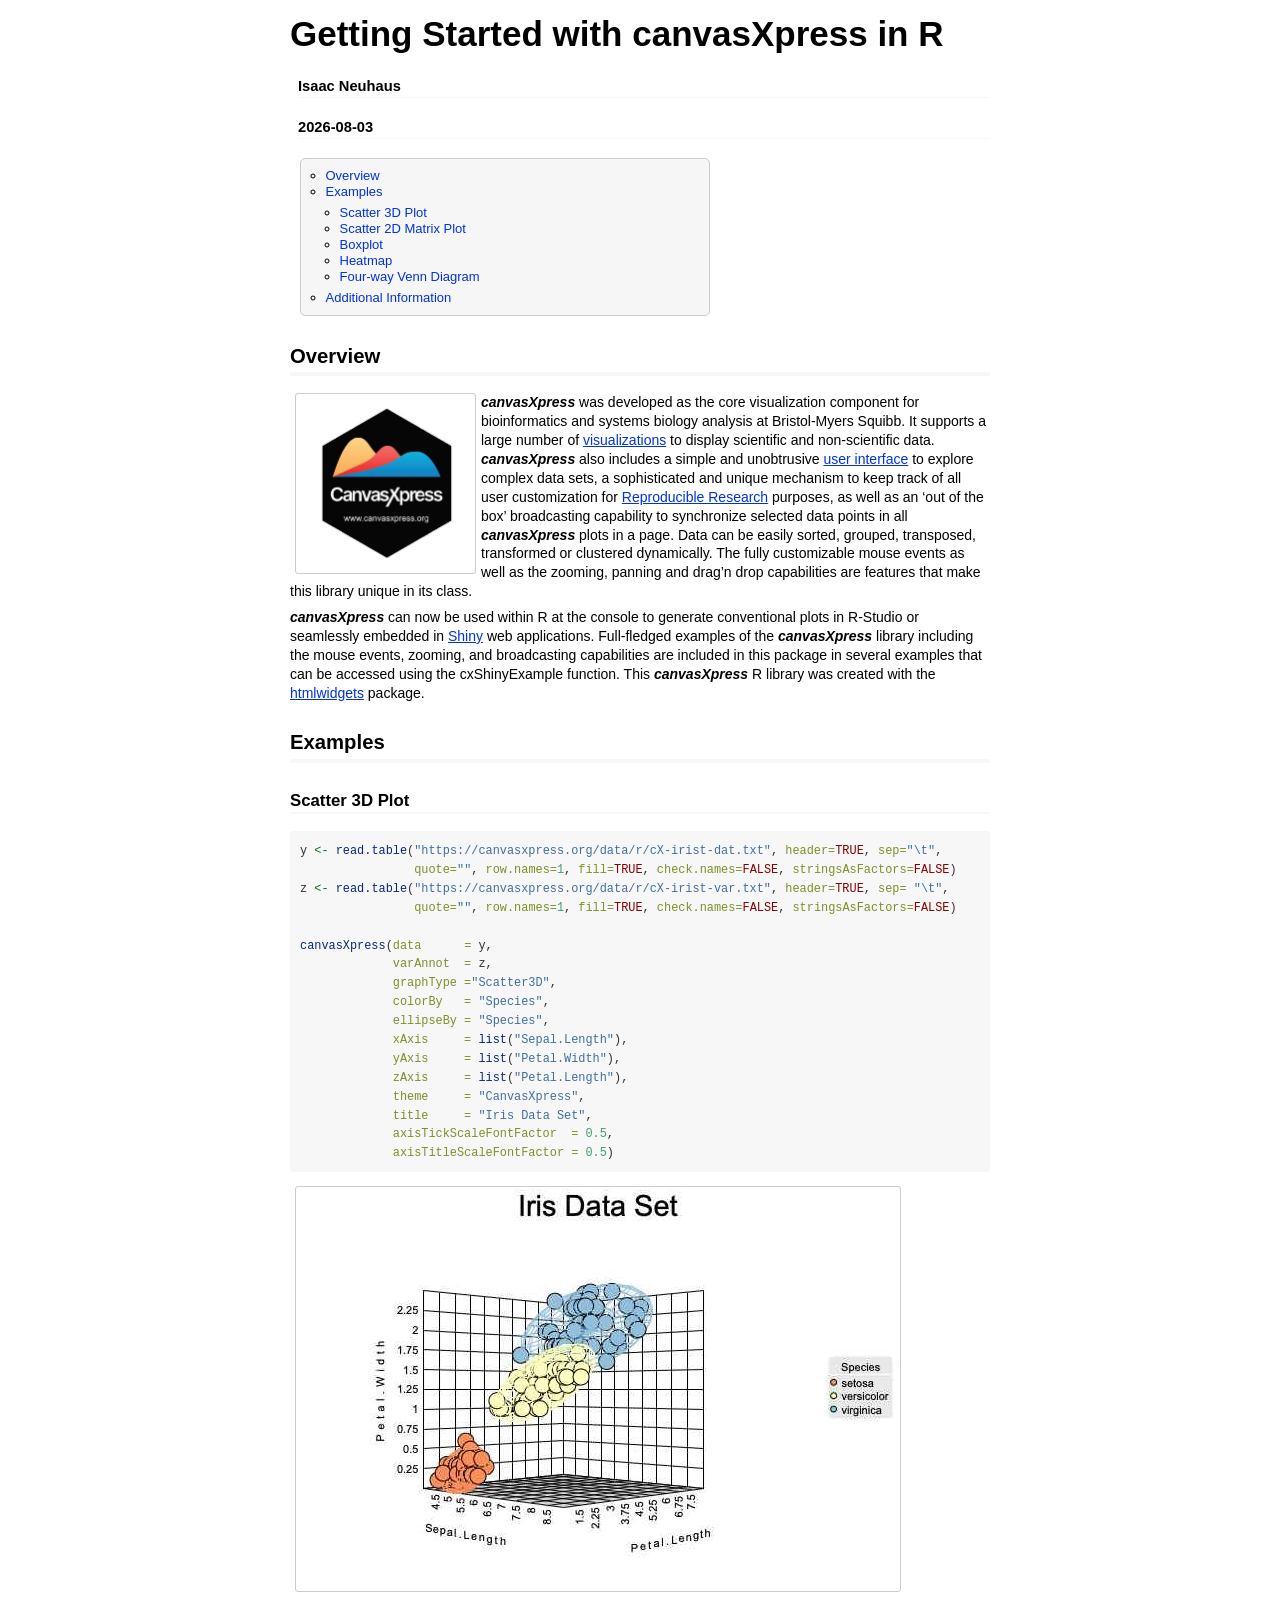
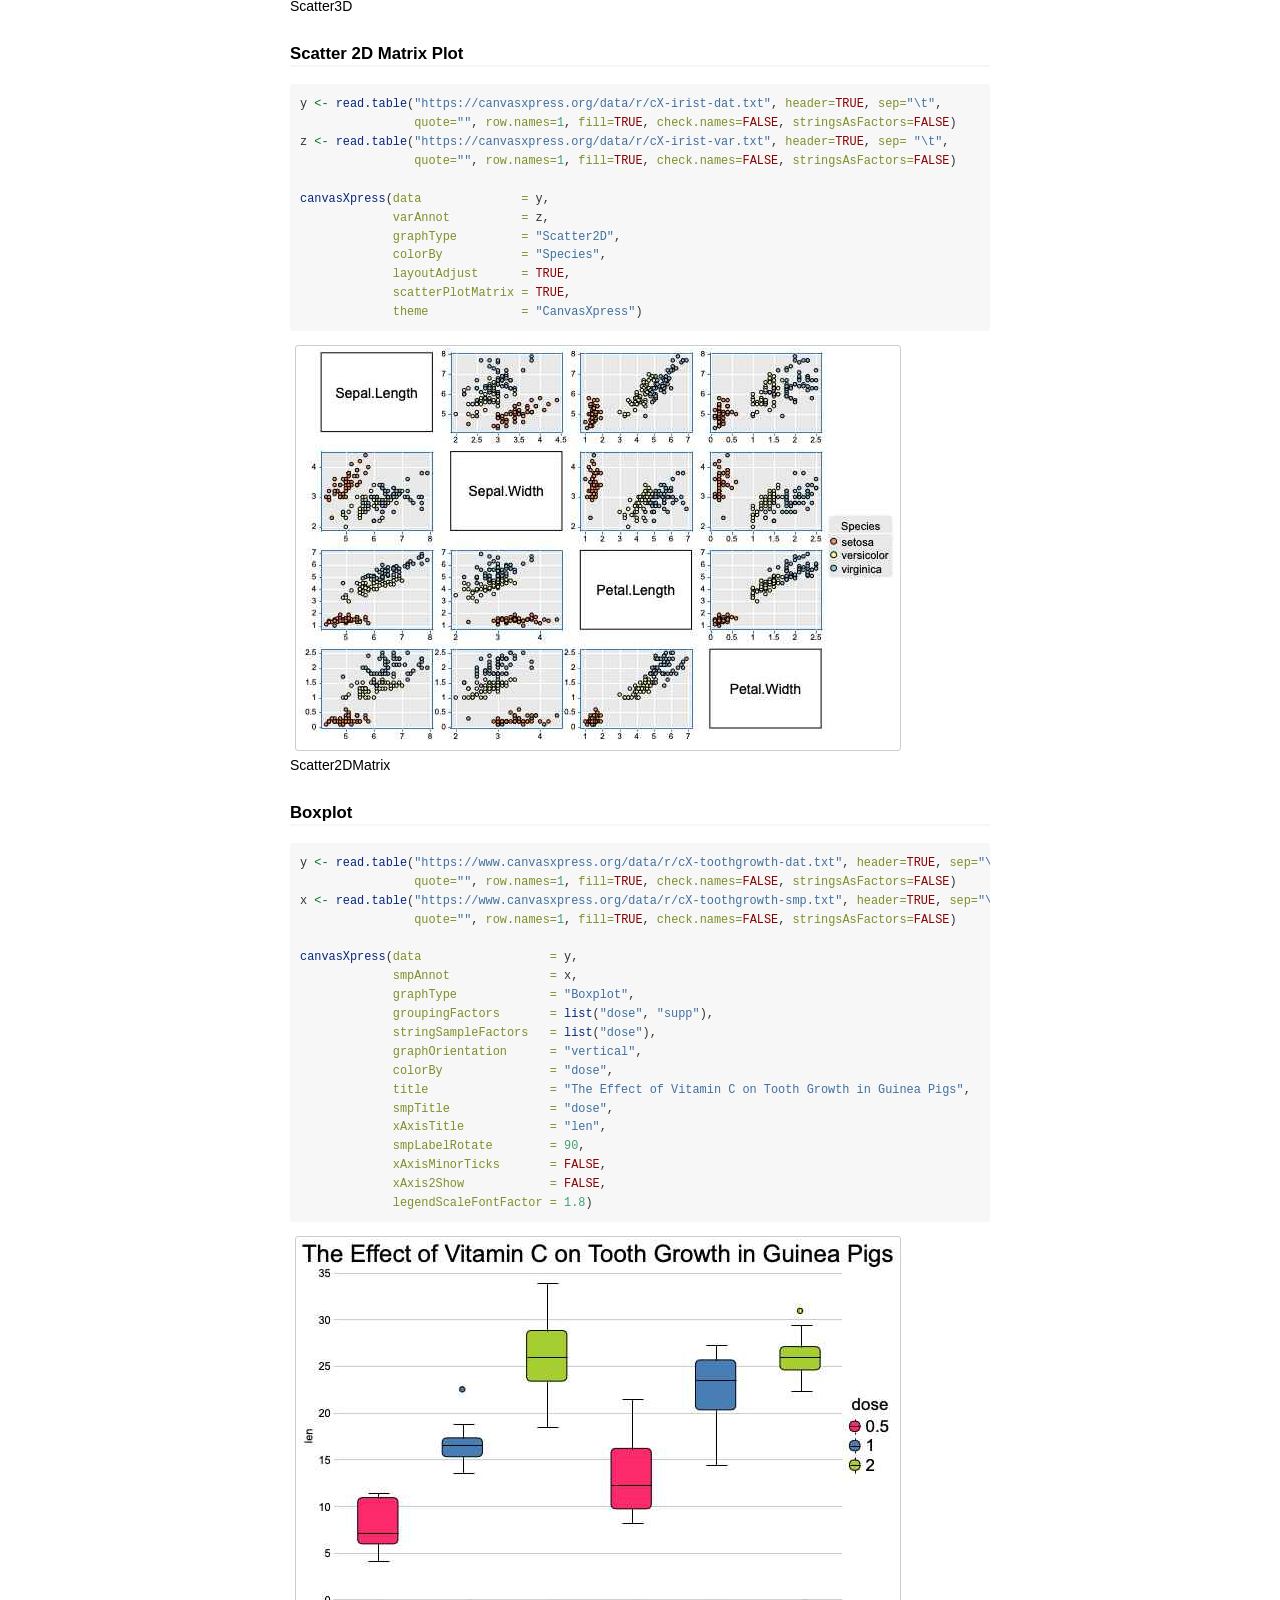
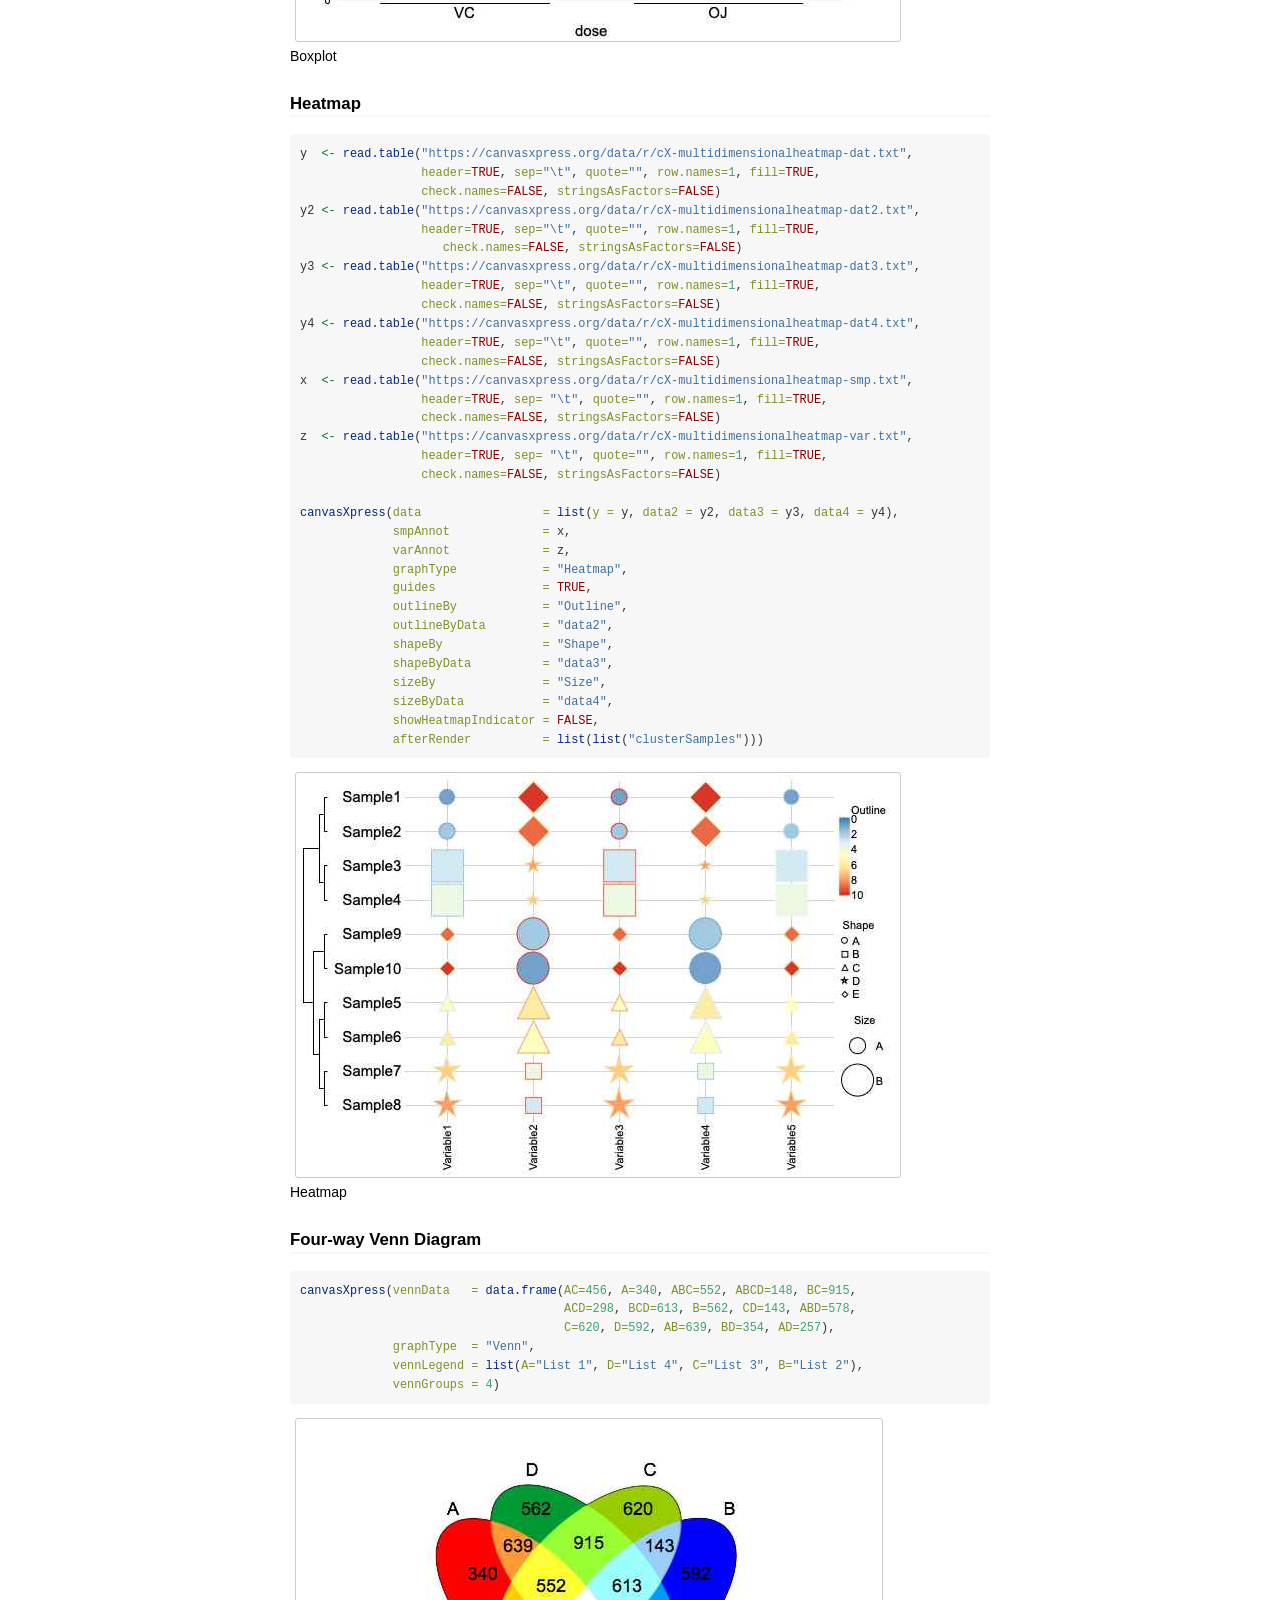
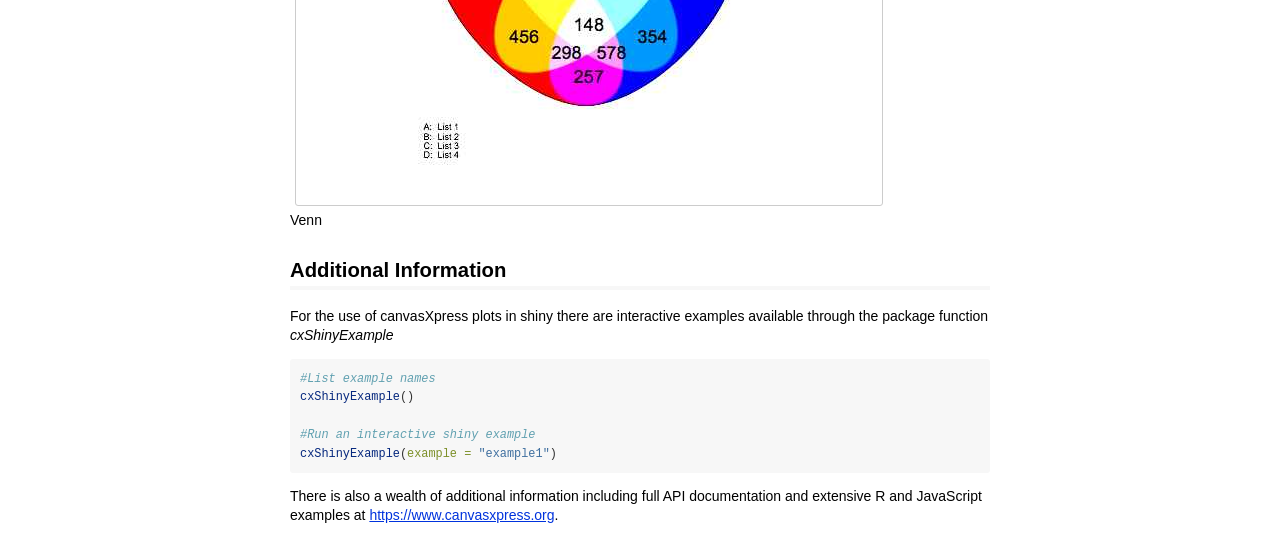
==== inst/doc/getting_started.html @ 5846b154 "Updated by r-hub/update-repo-from-url" ====
<!DOCTYPE html>

<html>

<head>

<meta charset="utf-8" />
<meta name="generator" content="pandoc" />
<meta http-equiv="X-UA-Compatible" content="IE=EDGE" />

<meta name="viewport" content="width=device-width, initial-scale=1" />

<meta name="author" content="Isaac Neuhaus" />

<meta name="date" content="2026-08-03" />

<title>Getting Started with canvasXpress in R</title>

<script>// Pandoc 2.9 adds attributes on both header and div. We remove the former (to
// be compatible with the behavior of Pandoc < 2.8).
document.addEventListener('DOMContentLoaded', function(e) {
  var hs = document.querySelectorAll("div.section[class*='level'] > :first-child");
  var i, h, a;
  for (i = 0; i < hs.length; i++) {
    h = hs[i];
    if (!/^h[1-6]$/i.test(h.tagName)) continue;  // it should be a header h1-h6
    a = h.attributes;
    while (a.length > 0) h.removeAttribute(a[0].name);
  }
});
</script>

<style type="text/css">
code{white-space: pre-wrap;}
span.smallcaps{font-variant: small-caps;}
span.underline{text-decoration: underline;}
div.column{display: inline-block; vertical-align: top; width: 50%;}
div.hanging-indent{margin-left: 1.5em; text-indent: -1.5em;}
ul.task-list{list-style: none;}
</style>



<style type="text/css">
code {
white-space: pre;
}
.sourceCode {
overflow: visible;
}
</style>
<style type="text/css" data-origin="pandoc">
html { -webkit-text-size-adjust: 100%; }
pre > code.sourceCode { white-space: pre; position: relative; }
pre > code.sourceCode > span { display: inline-block; line-height: 1.25; }
pre > code.sourceCode > span:empty { height: 1.2em; }
.sourceCode { overflow: visible; }
code.sourceCode > span { color: inherit; text-decoration: inherit; }
div.sourceCode { margin: 1em 0; }
pre.sourceCode { margin: 0; }
@media screen {
div.sourceCode { overflow: auto; }
}
@media print {
pre > code.sourceCode { white-space: pre-wrap; }
pre > code.sourceCode > span { text-indent: -5em; padding-left: 5em; }
}
pre.numberSource code
{ counter-reset: source-line 0; }
pre.numberSource code > span
{ position: relative; left: -4em; counter-increment: source-line; }
pre.numberSource code > span > a:first-child::before
{ content: counter(source-line);
position: relative; left: -1em; text-align: right; vertical-align: baseline;
border: none; display: inline-block;
-webkit-touch-callout: none; -webkit-user-select: none;
-khtml-user-select: none; -moz-user-select: none;
-ms-user-select: none; user-select: none;
padding: 0 4px; width: 4em;
color: #aaaaaa;
}
pre.numberSource { margin-left: 3em; border-left: 1px solid #aaaaaa; padding-left: 4px; }
div.sourceCode
{ }
@media screen {
pre > code.sourceCode > span > a:first-child::before { text-decoration: underline; }
}
code span.al { color: #ff0000; font-weight: bold; } 
code span.an { color: #60a0b0; font-weight: bold; font-style: italic; } 
code span.at { color: #7d9029; } 
code span.bn { color: #40a070; } 
code span.bu { color: #008000; } 
code span.cf { color: #007020; font-weight: bold; } 
code span.ch { color: #4070a0; } 
code span.cn { color: #880000; } 
code span.co { color: #60a0b0; font-style: italic; } 
code span.cv { color: #60a0b0; font-weight: bold; font-style: italic; } 
code span.do { color: #ba2121; font-style: italic; } 
code span.dt { color: #902000; } 
code span.dv { color: #40a070; } 
code span.er { color: #ff0000; font-weight: bold; } 
code span.ex { } 
code span.fl { color: #40a070; } 
code span.fu { color: #06287e; } 
code span.im { color: #008000; font-weight: bold; } 
code span.in { color: #60a0b0; font-weight: bold; font-style: italic; } 
code span.kw { color: #007020; font-weight: bold; } 
code span.op { color: #666666; } 
code span.ot { color: #007020; } 
code span.pp { color: #bc7a00; } 
code span.sc { color: #4070a0; } 
code span.ss { color: #bb6688; } 
code span.st { color: #4070a0; } 
code span.va { color: #19177c; } 
code span.vs { color: #4070a0; } 
code span.wa { color: #60a0b0; font-weight: bold; font-style: italic; } 
</style>
<script>
// apply pandoc div.sourceCode style to pre.sourceCode instead
(function() {
  var sheets = document.styleSheets;
  for (var i = 0; i < sheets.length; i++) {
    if (sheets[i].ownerNode.dataset["origin"] !== "pandoc") continue;
    try { var rules = sheets[i].cssRules; } catch (e) { continue; }
    var j = 0;
    while (j < rules.length) {
      var rule = rules[j];
      // check if there is a div.sourceCode rule
      if (rule.type !== rule.STYLE_RULE || rule.selectorText !== "div.sourceCode") {
        j++;
        continue;
      }
      var style = rule.style.cssText;
      // check if color or background-color is set
      if (rule.style.color === '' && rule.style.backgroundColor === '') {
        j++;
        continue;
      }
      // replace div.sourceCode by a pre.sourceCode rule
      sheets[i].deleteRule(j);
      sheets[i].insertRule('pre.sourceCode{' + style + '}', j);
    }
  }
})();
</script>




<style type="text/css">body {
background-color: #fff;
margin: 1em auto;
max-width: 700px;
overflow: visible;
padding-left: 2em;
padding-right: 2em;
font-family: "Open Sans", "Helvetica Neue", Helvetica, Arial, sans-serif;
font-size: 14px;
line-height: 1.35;
}
#TOC {
clear: both;
margin: 0 0 10px 10px;
padding: 4px;
width: 400px;
border: 1px solid #CCCCCC;
border-radius: 5px;
background-color: #f6f6f6;
font-size: 13px;
line-height: 1.3;
}
#TOC .toctitle {
font-weight: bold;
font-size: 15px;
margin-left: 5px;
}
#TOC ul {
padding-left: 40px;
margin-left: -1.5em;
margin-top: 5px;
margin-bottom: 5px;
}
#TOC ul ul {
margin-left: -2em;
}
#TOC li {
line-height: 16px;
}
table {
margin: 1em auto;
border-width: 1px;
border-color: #DDDDDD;
border-style: outset;
border-collapse: collapse;
}
table th {
border-width: 2px;
padding: 5px;
border-style: inset;
}
table td {
border-width: 1px;
border-style: inset;
line-height: 18px;
padding: 5px 5px;
}
table, table th, table td {
border-left-style: none;
border-right-style: none;
}
table thead, table tr.even {
background-color: #f7f7f7;
}
p {
margin: 0.5em 0;
}
blockquote {
background-color: #f6f6f6;
padding: 0.25em 0.75em;
}
hr {
border-style: solid;
border: none;
border-top: 1px solid #777;
margin: 28px 0;
}
dl {
margin-left: 0;
}
dl dd {
margin-bottom: 13px;
margin-left: 13px;
}
dl dt {
font-weight: bold;
}
ul {
margin-top: 0;
}
ul li {
list-style: circle outside;
}
ul ul {
margin-bottom: 0;
}
pre, code {
background-color: #f7f7f7;
border-radius: 3px;
color: #333;
white-space: pre-wrap; 
}
pre {
border-radius: 3px;
margin: 5px 0px 10px 0px;
padding: 10px;
}
pre:not([class]) {
background-color: #f7f7f7;
}
code {
font-family: Consolas, Monaco, 'Courier New', monospace;
font-size: 85%;
}
p > code, li > code {
padding: 2px 0px;
}
div.figure {
text-align: center;
}
img {
background-color: #FFFFFF;
padding: 2px;
border: 1px solid #DDDDDD;
border-radius: 3px;
border: 1px solid #CCCCCC;
margin: 0 5px;
}
h1 {
margin-top: 0;
font-size: 35px;
line-height: 40px;
}
h2 {
border-bottom: 4px solid #f7f7f7;
padding-top: 10px;
padding-bottom: 2px;
font-size: 145%;
}
h3 {
border-bottom: 2px solid #f7f7f7;
padding-top: 10px;
font-size: 120%;
}
h4 {
border-bottom: 1px solid #f7f7f7;
margin-left: 8px;
font-size: 105%;
}
h5, h6 {
border-bottom: 1px solid #ccc;
font-size: 105%;
}
a {
color: #0033dd;
text-decoration: none;
}
a:hover {
color: #6666ff; }
a:visited {
color: #800080; }
a:visited:hover {
color: #BB00BB; }
a[href^="http:"] {
text-decoration: underline; }
a[href^="https:"] {
text-decoration: underline; }

code > span.kw { color: #555; font-weight: bold; } 
code > span.dt { color: #902000; } 
code > span.dv { color: #40a070; } 
code > span.bn { color: #d14; } 
code > span.fl { color: #d14; } 
code > span.ch { color: #d14; } 
code > span.st { color: #d14; } 
code > span.co { color: #888888; font-style: italic; } 
code > span.ot { color: #007020; } 
code > span.al { color: #ff0000; font-weight: bold; } 
code > span.fu { color: #900; font-weight: bold; } 
code > span.er { color: #a61717; background-color: #e3d2d2; } 
</style>




</head>

<body>




<h1 class="title toc-ignore">Getting Started with canvasXpress in R</h1>
<h4 class="author">Isaac Neuhaus</h4>
<h4 class="date">2026-08-03</h4>


<div id="TOC">
<ul>
<li><a href="#overview" id="toc-overview">Overview</a></li>
<li><a href="#examples" id="toc-examples">Examples</a>
<ul>
<li><a href="#scatter-3d-plot" id="toc-scatter-3d-plot">Scatter 3D
Plot</a></li>
<li><a href="#scatter-2d-matrix-plot" id="toc-scatter-2d-matrix-plot">Scatter 2D Matrix Plot</a></li>
<li><a href="#boxplot" id="toc-boxplot">Boxplot</a></li>
<li><a href="#heatmap" id="toc-heatmap">Heatmap</a></li>
<li><a href="#four-way-venn-diagram" id="toc-four-way-venn-diagram">Four-way Venn Diagram</a></li>
</ul></li>
<li><a href="#additional-information" id="toc-additional-information">Additional Information</a></li>
</ul>
</div>

<div id="overview" class="section level2">
<h2>Overview</h2>
<p><a href="https://www.canvasxpress.org"><img role="img" src="[data-uri]" align="left" width="175"></a></p>
<p><strong><em>canvasXpress</em></strong> was developed as the core
visualization component for bioinformatics and systems biology analysis
at Bristol-Myers Squibb. It supports a large number of <a href="https://canvasxpress.org/examples.html">visualizations</a> to
display scientific and non-scientific data.
<strong><em>canvasXpress</em></strong> also includes a simple and
unobtrusive <a href="https://canvasxpress.org/docs/interface.html">user
interface</a> to explore complex data sets, a sophisticated and unique
mechanism to keep track of all user customization for <a href="https://canvasxpress.org/audit.html">Reproducible Research</a>
purposes, as well as an ‘out of the box’ broadcasting capability to
synchronize selected data points in all
<strong><em>canvasXpress</em></strong> plots in a page. Data can be
easily sorted, grouped, transposed, transformed or clustered
dynamically. The fully customizable mouse events as well as the zooming,
panning and drag’n drop capabilities are features that make this library
unique in its class.</p>
<p><strong><em>canvasXpress</em></strong> can now be used within R at
the console to generate conventional plots in R-Studio or seamlessly
embedded in <a href="https://shiny.posit.co">Shiny</a> web applications.
Full-fledged examples of the <strong><em>canvasXpress</em></strong>
library including the mouse events, zooming, and broadcasting
capabilities are included in this package in several examples that can
be accessed using the cxShinyExample function. This
<strong><em>canvasXpress</em></strong> R library was created with the <a href="https://github.com/ramnathv/htmlwidgets">htmlwidgets</a>
package.</p>
</div>
<div id="examples" class="section level2">
<h2>Examples</h2>
<div id="scatter-3d-plot" class="section level3">
<h3>Scatter 3D Plot</h3>
<div class="sourceCode" id="cb1"><pre class="sourceCode r"><code class="sourceCode r"><span id="cb1-1"><a href="#cb1-1" tabindex="-1"></a>y <span class="ot">&lt;-</span> <span class="fu">read.table</span>(<span class="st">&quot;https://canvasxpress.org/data/r/cX-irist-dat.txt&quot;</span>, <span class="at">header=</span><span class="cn">TRUE</span>, <span class="at">sep=</span><span class="st">&quot;</span><span class="sc">\t</span><span class="st">&quot;</span>, </span>
<span id="cb1-2"><a href="#cb1-2" tabindex="-1"></a>                <span class="at">quote=</span><span class="st">&quot;&quot;</span>, <span class="at">row.names=</span><span class="dv">1</span>, <span class="at">fill=</span><span class="cn">TRUE</span>, <span class="at">check.names=</span><span class="cn">FALSE</span>, <span class="at">stringsAsFactors=</span><span class="cn">FALSE</span>)</span>
<span id="cb1-3"><a href="#cb1-3" tabindex="-1"></a>z <span class="ot">&lt;-</span> <span class="fu">read.table</span>(<span class="st">&quot;https://canvasxpress.org/data/r/cX-irist-var.txt&quot;</span>, <span class="at">header=</span><span class="cn">TRUE</span>, <span class="at">sep=</span> <span class="st">&quot;</span><span class="sc">\t</span><span class="st">&quot;</span>, </span>
<span id="cb1-4"><a href="#cb1-4" tabindex="-1"></a>                <span class="at">quote=</span><span class="st">&quot;&quot;</span>, <span class="at">row.names=</span><span class="dv">1</span>, <span class="at">fill=</span><span class="cn">TRUE</span>, <span class="at">check.names=</span><span class="cn">FALSE</span>, <span class="at">stringsAsFactors=</span><span class="cn">FALSE</span>)</span>
<span id="cb1-5"><a href="#cb1-5" tabindex="-1"></a>               </span>
<span id="cb1-6"><a href="#cb1-6" tabindex="-1"></a><span class="fu">canvasXpress</span>(<span class="at">data      =</span> y,</span>
<span id="cb1-7"><a href="#cb1-7" tabindex="-1"></a>             <span class="at">varAnnot  =</span> z,</span>
<span id="cb1-8"><a href="#cb1-8" tabindex="-1"></a>             <span class="at">graphType =</span><span class="st">&quot;Scatter3D&quot;</span>,</span>
<span id="cb1-9"><a href="#cb1-9" tabindex="-1"></a>             <span class="at">colorBy   =</span> <span class="st">&quot;Species&quot;</span>,</span>
<span id="cb1-10"><a href="#cb1-10" tabindex="-1"></a>             <span class="at">ellipseBy =</span> <span class="st">&quot;Species&quot;</span>,</span>
<span id="cb1-11"><a href="#cb1-11" tabindex="-1"></a>             <span class="at">xAxis     =</span> <span class="fu">list</span>(<span class="st">&quot;Sepal.Length&quot;</span>),</span>
<span id="cb1-12"><a href="#cb1-12" tabindex="-1"></a>             <span class="at">yAxis     =</span> <span class="fu">list</span>(<span class="st">&quot;Petal.Width&quot;</span>),</span>
<span id="cb1-13"><a href="#cb1-13" tabindex="-1"></a>             <span class="at">zAxis     =</span> <span class="fu">list</span>(<span class="st">&quot;Petal.Length&quot;</span>),</span>
<span id="cb1-14"><a href="#cb1-14" tabindex="-1"></a>             <span class="at">theme     =</span> <span class="st">&quot;CanvasXpress&quot;</span>,</span>
<span id="cb1-15"><a href="#cb1-15" tabindex="-1"></a>             <span class="at">title     =</span> <span class="st">&quot;Iris Data Set&quot;</span>,</span>
<span id="cb1-16"><a href="#cb1-16" tabindex="-1"></a>             <span class="at">axisTickScaleFontFactor  =</span> <span class="fl">0.5</span>,</span>
<span id="cb1-17"><a href="#cb1-17" tabindex="-1"></a>             <span class="at">axisTitleScaleFontFactor =</span> <span class="fl">0.5</span>)</span></code></pre></div>
<div class="float">
<img role="img" aria-label="Scatter3D" src="[data-uri]" alt="Scatter3D" />
<div class="figcaption">Scatter3D</div>
</div>
</div>
<div id="scatter-2d-matrix-plot" class="section level3">
<h3>Scatter 2D Matrix Plot</h3>
<div class="sourceCode" id="cb2"><pre class="sourceCode r"><code class="sourceCode r"><span id="cb2-1"><a href="#cb2-1" tabindex="-1"></a>y <span class="ot">&lt;-</span> <span class="fu">read.table</span>(<span class="st">&quot;https://canvasxpress.org/data/r/cX-irist-dat.txt&quot;</span>, <span class="at">header=</span><span class="cn">TRUE</span>, <span class="at">sep=</span><span class="st">&quot;</span><span class="sc">\t</span><span class="st">&quot;</span>, </span>
<span id="cb2-2"><a href="#cb2-2" tabindex="-1"></a>                <span class="at">quote=</span><span class="st">&quot;&quot;</span>, <span class="at">row.names=</span><span class="dv">1</span>, <span class="at">fill=</span><span class="cn">TRUE</span>, <span class="at">check.names=</span><span class="cn">FALSE</span>, <span class="at">stringsAsFactors=</span><span class="cn">FALSE</span>)</span>
<span id="cb2-3"><a href="#cb2-3" tabindex="-1"></a>z <span class="ot">&lt;-</span> <span class="fu">read.table</span>(<span class="st">&quot;https://canvasxpress.org/data/r/cX-irist-var.txt&quot;</span>, <span class="at">header=</span><span class="cn">TRUE</span>, <span class="at">sep=</span> <span class="st">&quot;</span><span class="sc">\t</span><span class="st">&quot;</span>, </span>
<span id="cb2-4"><a href="#cb2-4" tabindex="-1"></a>                <span class="at">quote=</span><span class="st">&quot;&quot;</span>, <span class="at">row.names=</span><span class="dv">1</span>, <span class="at">fill=</span><span class="cn">TRUE</span>, <span class="at">check.names=</span><span class="cn">FALSE</span>, <span class="at">stringsAsFactors=</span><span class="cn">FALSE</span>)</span>
<span id="cb2-5"><a href="#cb2-5" tabindex="-1"></a>                   </span>
<span id="cb2-6"><a href="#cb2-6" tabindex="-1"></a><span class="fu">canvasXpress</span>(<span class="at">data              =</span> y,</span>
<span id="cb2-7"><a href="#cb2-7" tabindex="-1"></a>             <span class="at">varAnnot          =</span> z,</span>
<span id="cb2-8"><a href="#cb2-8" tabindex="-1"></a>             <span class="at">graphType         =</span> <span class="st">&quot;Scatter2D&quot;</span>,</span>
<span id="cb2-9"><a href="#cb2-9" tabindex="-1"></a>             <span class="at">colorBy           =</span> <span class="st">&quot;Species&quot;</span>,</span>
<span id="cb2-10"><a href="#cb2-10" tabindex="-1"></a>             <span class="at">layoutAdjust      =</span> <span class="cn">TRUE</span>,</span>
<span id="cb2-11"><a href="#cb2-11" tabindex="-1"></a>             <span class="at">scatterPlotMatrix =</span> <span class="cn">TRUE</span>,</span>
<span id="cb2-12"><a href="#cb2-12" tabindex="-1"></a>             <span class="at">theme             =</span> <span class="st">&quot;CanvasXpress&quot;</span>)</span></code></pre></div>
<div class="float">
<img role="img" aria-label="Scatter2DMatrix" src="[data-uri]" alt="Scatter2DMatrix" />
<div class="figcaption">Scatter2DMatrix</div>
</div>
</div>
<div id="boxplot" class="section level3">
<h3>Boxplot</h3>
<div class="sourceCode" id="cb3"><pre class="sourceCode r"><code class="sourceCode r"><span id="cb3-1"><a href="#cb3-1" tabindex="-1"></a>y <span class="ot">&lt;-</span> <span class="fu">read.table</span>(<span class="st">&quot;https://www.canvasxpress.org/data/r/cX-toothgrowth-dat.txt&quot;</span>, <span class="at">header=</span><span class="cn">TRUE</span>, <span class="at">sep=</span><span class="st">&quot;</span><span class="sc">\t</span><span class="st">&quot;</span>, </span>
<span id="cb3-2"><a href="#cb3-2" tabindex="-1"></a>                <span class="at">quote=</span><span class="st">&quot;&quot;</span>, <span class="at">row.names=</span><span class="dv">1</span>, <span class="at">fill=</span><span class="cn">TRUE</span>, <span class="at">check.names=</span><span class="cn">FALSE</span>, <span class="at">stringsAsFactors=</span><span class="cn">FALSE</span>)</span>
<span id="cb3-3"><a href="#cb3-3" tabindex="-1"></a>x <span class="ot">&lt;-</span> <span class="fu">read.table</span>(<span class="st">&quot;https://www.canvasxpress.org/data/r/cX-toothgrowth-smp.txt&quot;</span>, <span class="at">header=</span><span class="cn">TRUE</span>, <span class="at">sep=</span><span class="st">&quot;</span><span class="sc">\t</span><span class="st">&quot;</span>, </span>
<span id="cb3-4"><a href="#cb3-4" tabindex="-1"></a>                <span class="at">quote=</span><span class="st">&quot;&quot;</span>, <span class="at">row.names=</span><span class="dv">1</span>, <span class="at">fill=</span><span class="cn">TRUE</span>, <span class="at">check.names=</span><span class="cn">FALSE</span>, <span class="at">stringsAsFactors=</span><span class="cn">FALSE</span>)</span>
<span id="cb3-5"><a href="#cb3-5" tabindex="-1"></a>                </span>
<span id="cb3-6"><a href="#cb3-6" tabindex="-1"></a><span class="fu">canvasXpress</span>(<span class="at">data                  =</span> y,</span>
<span id="cb3-7"><a href="#cb3-7" tabindex="-1"></a>             <span class="at">smpAnnot              =</span> x,</span>
<span id="cb3-8"><a href="#cb3-8" tabindex="-1"></a>             <span class="at">graphType             =</span> <span class="st">&quot;Boxplot&quot;</span>,</span>
<span id="cb3-9"><a href="#cb3-9" tabindex="-1"></a>             <span class="at">groupingFactors       =</span> <span class="fu">list</span>(<span class="st">&quot;dose&quot;</span>, <span class="st">&quot;supp&quot;</span>),</span>
<span id="cb3-10"><a href="#cb3-10" tabindex="-1"></a>             <span class="at">stringSampleFactors   =</span> <span class="fu">list</span>(<span class="st">&quot;dose&quot;</span>),</span>
<span id="cb3-11"><a href="#cb3-11" tabindex="-1"></a>             <span class="at">graphOrientation      =</span> <span class="st">&quot;vertical&quot;</span>,</span>
<span id="cb3-12"><a href="#cb3-12" tabindex="-1"></a>             <span class="at">colorBy               =</span> <span class="st">&quot;dose&quot;</span>,</span>
<span id="cb3-13"><a href="#cb3-13" tabindex="-1"></a>             <span class="at">title                 =</span> <span class="st">&quot;The Effect of Vitamin C on Tooth Growth in Guinea Pigs&quot;</span>,</span>
<span id="cb3-14"><a href="#cb3-14" tabindex="-1"></a>             <span class="at">smpTitle              =</span> <span class="st">&quot;dose&quot;</span>,</span>
<span id="cb3-15"><a href="#cb3-15" tabindex="-1"></a>             <span class="at">xAxisTitle            =</span> <span class="st">&quot;len&quot;</span>,</span>
<span id="cb3-16"><a href="#cb3-16" tabindex="-1"></a>             <span class="at">smpLabelRotate        =</span> <span class="dv">90</span>,</span>
<span id="cb3-17"><a href="#cb3-17" tabindex="-1"></a>             <span class="at">xAxisMinorTicks       =</span> <span class="cn">FALSE</span>,</span>
<span id="cb3-18"><a href="#cb3-18" tabindex="-1"></a>             <span class="at">xAxis2Show            =</span> <span class="cn">FALSE</span>,</span>
<span id="cb3-19"><a href="#cb3-19" tabindex="-1"></a>             <span class="at">legendScaleFontFactor =</span> <span class="fl">1.8</span>)</span></code></pre></div>
<div class="float">
<img role="img" aria-label="Boxplot" src="[data-uri]" alt="Boxplot" />
<div class="figcaption">Boxplot</div>
</div>
</div>
<div id="heatmap" class="section level3">
<h3>Heatmap</h3>
<div class="sourceCode" id="cb4"><pre class="sourceCode r"><code class="sourceCode r"><span id="cb4-1"><a href="#cb4-1" tabindex="-1"></a>y  <span class="ot">&lt;-</span> <span class="fu">read.table</span>(<span class="st">&quot;https://canvasxpress.org/data/r/cX-multidimensionalheatmap-dat.txt&quot;</span>,</span>
<span id="cb4-2"><a href="#cb4-2" tabindex="-1"></a>                 <span class="at">header=</span><span class="cn">TRUE</span>, <span class="at">sep=</span><span class="st">&quot;</span><span class="sc">\t</span><span class="st">&quot;</span>, <span class="at">quote=</span><span class="st">&quot;&quot;</span>, <span class="at">row.names=</span><span class="dv">1</span>, <span class="at">fill=</span><span class="cn">TRUE</span>, </span>
<span id="cb4-3"><a href="#cb4-3" tabindex="-1"></a>                 <span class="at">check.names=</span><span class="cn">FALSE</span>, <span class="at">stringsAsFactors=</span><span class="cn">FALSE</span>)</span>
<span id="cb4-4"><a href="#cb4-4" tabindex="-1"></a>y2 <span class="ot">&lt;-</span> <span class="fu">read.table</span>(<span class="st">&quot;https://canvasxpress.org/data/r/cX-multidimensionalheatmap-dat2.txt&quot;</span>,</span>
<span id="cb4-5"><a href="#cb4-5" tabindex="-1"></a>                 <span class="at">header=</span><span class="cn">TRUE</span>, <span class="at">sep=</span><span class="st">&quot;</span><span class="sc">\t</span><span class="st">&quot;</span>, <span class="at">quote=</span><span class="st">&quot;&quot;</span>, <span class="at">row.names=</span><span class="dv">1</span>, <span class="at">fill=</span><span class="cn">TRUE</span>, </span>
<span id="cb4-6"><a href="#cb4-6" tabindex="-1"></a>                    <span class="at">check.names=</span><span class="cn">FALSE</span>, <span class="at">stringsAsFactors=</span><span class="cn">FALSE</span>)</span>
<span id="cb4-7"><a href="#cb4-7" tabindex="-1"></a>y3 <span class="ot">&lt;-</span> <span class="fu">read.table</span>(<span class="st">&quot;https://canvasxpress.org/data/r/cX-multidimensionalheatmap-dat3.txt&quot;</span>,</span>
<span id="cb4-8"><a href="#cb4-8" tabindex="-1"></a>                 <span class="at">header=</span><span class="cn">TRUE</span>, <span class="at">sep=</span><span class="st">&quot;</span><span class="sc">\t</span><span class="st">&quot;</span>, <span class="at">quote=</span><span class="st">&quot;&quot;</span>, <span class="at">row.names=</span><span class="dv">1</span>, <span class="at">fill=</span><span class="cn">TRUE</span>, </span>
<span id="cb4-9"><a href="#cb4-9" tabindex="-1"></a>                 <span class="at">check.names=</span><span class="cn">FALSE</span>, <span class="at">stringsAsFactors=</span><span class="cn">FALSE</span>)</span>
<span id="cb4-10"><a href="#cb4-10" tabindex="-1"></a>y4 <span class="ot">&lt;-</span> <span class="fu">read.table</span>(<span class="st">&quot;https://canvasxpress.org/data/r/cX-multidimensionalheatmap-dat4.txt&quot;</span>,</span>
<span id="cb4-11"><a href="#cb4-11" tabindex="-1"></a>                 <span class="at">header=</span><span class="cn">TRUE</span>, <span class="at">sep=</span><span class="st">&quot;</span><span class="sc">\t</span><span class="st">&quot;</span>, <span class="at">quote=</span><span class="st">&quot;&quot;</span>, <span class="at">row.names=</span><span class="dv">1</span>, <span class="at">fill=</span><span class="cn">TRUE</span>, </span>
<span id="cb4-12"><a href="#cb4-12" tabindex="-1"></a>                 <span class="at">check.names=</span><span class="cn">FALSE</span>, <span class="at">stringsAsFactors=</span><span class="cn">FALSE</span>)</span>
<span id="cb4-13"><a href="#cb4-13" tabindex="-1"></a>x  <span class="ot">&lt;-</span> <span class="fu">read.table</span>(<span class="st">&quot;https://canvasxpress.org/data/r/cX-multidimensionalheatmap-smp.txt&quot;</span>,</span>
<span id="cb4-14"><a href="#cb4-14" tabindex="-1"></a>                 <span class="at">header=</span><span class="cn">TRUE</span>, <span class="at">sep=</span> <span class="st">&quot;</span><span class="sc">\t</span><span class="st">&quot;</span>, <span class="at">quote=</span><span class="st">&quot;&quot;</span>, <span class="at">row.names=</span><span class="dv">1</span>, <span class="at">fill=</span><span class="cn">TRUE</span>, </span>
<span id="cb4-15"><a href="#cb4-15" tabindex="-1"></a>                 <span class="at">check.names=</span><span class="cn">FALSE</span>, <span class="at">stringsAsFactors=</span><span class="cn">FALSE</span>)</span>
<span id="cb4-16"><a href="#cb4-16" tabindex="-1"></a>z  <span class="ot">&lt;-</span> <span class="fu">read.table</span>(<span class="st">&quot;https://canvasxpress.org/data/r/cX-multidimensionalheatmap-var.txt&quot;</span>,</span>
<span id="cb4-17"><a href="#cb4-17" tabindex="-1"></a>                 <span class="at">header=</span><span class="cn">TRUE</span>, <span class="at">sep=</span> <span class="st">&quot;</span><span class="sc">\t</span><span class="st">&quot;</span>, <span class="at">quote=</span><span class="st">&quot;&quot;</span>, <span class="at">row.names=</span><span class="dv">1</span>, <span class="at">fill=</span><span class="cn">TRUE</span>, </span>
<span id="cb4-18"><a href="#cb4-18" tabindex="-1"></a>                 <span class="at">check.names=</span><span class="cn">FALSE</span>, <span class="at">stringsAsFactors=</span><span class="cn">FALSE</span>)</span>
<span id="cb4-19"><a href="#cb4-19" tabindex="-1"></a></span>
<span id="cb4-20"><a href="#cb4-20" tabindex="-1"></a><span class="fu">canvasXpress</span>(<span class="at">data                 =</span> <span class="fu">list</span>(<span class="at">y =</span> y, <span class="at">data2 =</span> y2, <span class="at">data3 =</span> y3, <span class="at">data4 =</span> y4),</span>
<span id="cb4-21"><a href="#cb4-21" tabindex="-1"></a>             <span class="at">smpAnnot             =</span> x,</span>
<span id="cb4-22"><a href="#cb4-22" tabindex="-1"></a>             <span class="at">varAnnot             =</span> z,</span>
<span id="cb4-23"><a href="#cb4-23" tabindex="-1"></a>             <span class="at">graphType            =</span> <span class="st">&quot;Heatmap&quot;</span>,</span>
<span id="cb4-24"><a href="#cb4-24" tabindex="-1"></a>             <span class="at">guides               =</span> <span class="cn">TRUE</span>,</span>
<span id="cb4-25"><a href="#cb4-25" tabindex="-1"></a>             <span class="at">outlineBy            =</span> <span class="st">&quot;Outline&quot;</span>,</span>
<span id="cb4-26"><a href="#cb4-26" tabindex="-1"></a>             <span class="at">outlineByData        =</span> <span class="st">&quot;data2&quot;</span>,</span>
<span id="cb4-27"><a href="#cb4-27" tabindex="-1"></a>             <span class="at">shapeBy              =</span> <span class="st">&quot;Shape&quot;</span>,</span>
<span id="cb4-28"><a href="#cb4-28" tabindex="-1"></a>             <span class="at">shapeByData          =</span> <span class="st">&quot;data3&quot;</span>,</span>
<span id="cb4-29"><a href="#cb4-29" tabindex="-1"></a>             <span class="at">sizeBy               =</span> <span class="st">&quot;Size&quot;</span>,</span>
<span id="cb4-30"><a href="#cb4-30" tabindex="-1"></a>             <span class="at">sizeByData           =</span> <span class="st">&quot;data4&quot;</span>,</span>
<span id="cb4-31"><a href="#cb4-31" tabindex="-1"></a>             <span class="at">showHeatmapIndicator =</span> <span class="cn">FALSE</span>,</span>
<span id="cb4-32"><a href="#cb4-32" tabindex="-1"></a>             <span class="at">afterRender          =</span> <span class="fu">list</span>(<span class="fu">list</span>(<span class="st">&quot;clusterSamples&quot;</span>)))</span></code></pre></div>
<div class="float">
<img role="img" aria-label="Heatmap" src="[data-uri]" alt="Heatmap" />
<div class="figcaption">Heatmap</div>
</div>
</div>
<div id="four-way-venn-diagram" class="section level3">
<h3>Four-way Venn Diagram</h3>
<div class="sourceCode" id="cb5"><pre class="sourceCode r"><code class="sourceCode r"><span id="cb5-1"><a href="#cb5-1" tabindex="-1"></a><span class="fu">canvasXpress</span>(<span class="at">vennData   =</span> <span class="fu">data.frame</span>(<span class="at">AC=</span><span class="dv">456</span>, <span class="at">A=</span><span class="dv">340</span>, <span class="at">ABC=</span><span class="dv">552</span>, <span class="at">ABCD=</span><span class="dv">148</span>, <span class="at">BC=</span><span class="dv">915</span>,</span>
<span id="cb5-2"><a href="#cb5-2" tabindex="-1"></a>                                     <span class="at">ACD=</span><span class="dv">298</span>, <span class="at">BCD=</span><span class="dv">613</span>, <span class="at">B=</span><span class="dv">562</span>, <span class="at">CD=</span><span class="dv">143</span>, <span class="at">ABD=</span><span class="dv">578</span>, </span>
<span id="cb5-3"><a href="#cb5-3" tabindex="-1"></a>                                     <span class="at">C=</span><span class="dv">620</span>, <span class="at">D=</span><span class="dv">592</span>, <span class="at">AB=</span><span class="dv">639</span>, <span class="at">BD=</span><span class="dv">354</span>, <span class="at">AD=</span><span class="dv">257</span>),</span>
<span id="cb5-4"><a href="#cb5-4" tabindex="-1"></a>             <span class="at">graphType  =</span> <span class="st">&quot;Venn&quot;</span>,</span>
<span id="cb5-5"><a href="#cb5-5" tabindex="-1"></a>             <span class="at">vennLegend =</span> <span class="fu">list</span>(<span class="at">A=</span><span class="st">&quot;List 1&quot;</span>, <span class="at">D=</span><span class="st">&quot;List 4&quot;</span>, <span class="at">C=</span><span class="st">&quot;List 3&quot;</span>, <span class="at">B=</span><span class="st">&quot;List 2&quot;</span>),</span>
<span id="cb5-6"><a href="#cb5-6" tabindex="-1"></a>             <span class="at">vennGroups =</span> <span class="dv">4</span>)</span></code></pre></div>
<div class="float">
<img role="img" aria-label="Venn" src="[data-uri]" alt="Venn" />
<div class="figcaption">Venn</div>
</div>
</div>
</div>
<div id="additional-information" class="section level2">
<h2>Additional Information</h2>
<p>For the use of canvasXpress plots in shiny there are interactive
examples available through the package function
<em>cxShinyExample</em></p>
<div class="sourceCode" id="cb6"><pre class="sourceCode r"><code class="sourceCode r"><span id="cb6-1"><a href="#cb6-1" tabindex="-1"></a><span class="co">#List example names</span></span>
<span id="cb6-2"><a href="#cb6-2" tabindex="-1"></a><span class="fu">cxShinyExample</span>()</span>
<span id="cb6-3"><a href="#cb6-3" tabindex="-1"></a></span>
<span id="cb6-4"><a href="#cb6-4" tabindex="-1"></a><span class="co">#Run an interactive shiny example</span></span>
<span id="cb6-5"><a href="#cb6-5" tabindex="-1"></a><span class="fu">cxShinyExample</span>(<span class="at">example =</span> <span class="st">&quot;example1&quot;</span>)</span></code></pre></div>
<p>There is also a wealth of additional information including full API
documentation and extensive R and JavaScript examples at <a href="https://www.canvasxpress.org">https://www.canvasxpress.org</a>.</p>
</div>



<!-- code folding -->


<!-- dynamically load mathjax for compatibility with self-contained -->
<script>
  (function () {
    var script = document.createElement("script");
    script.type = "text/javascript";
    script.src  = "https://mathjax.rstudio.com/latest/MathJax.js?config=TeX-AMS-MML_HTMLorMML";
    document.getElementsByTagName("head")[0].appendChild(script);
  })();
</script>

</body>
</html>
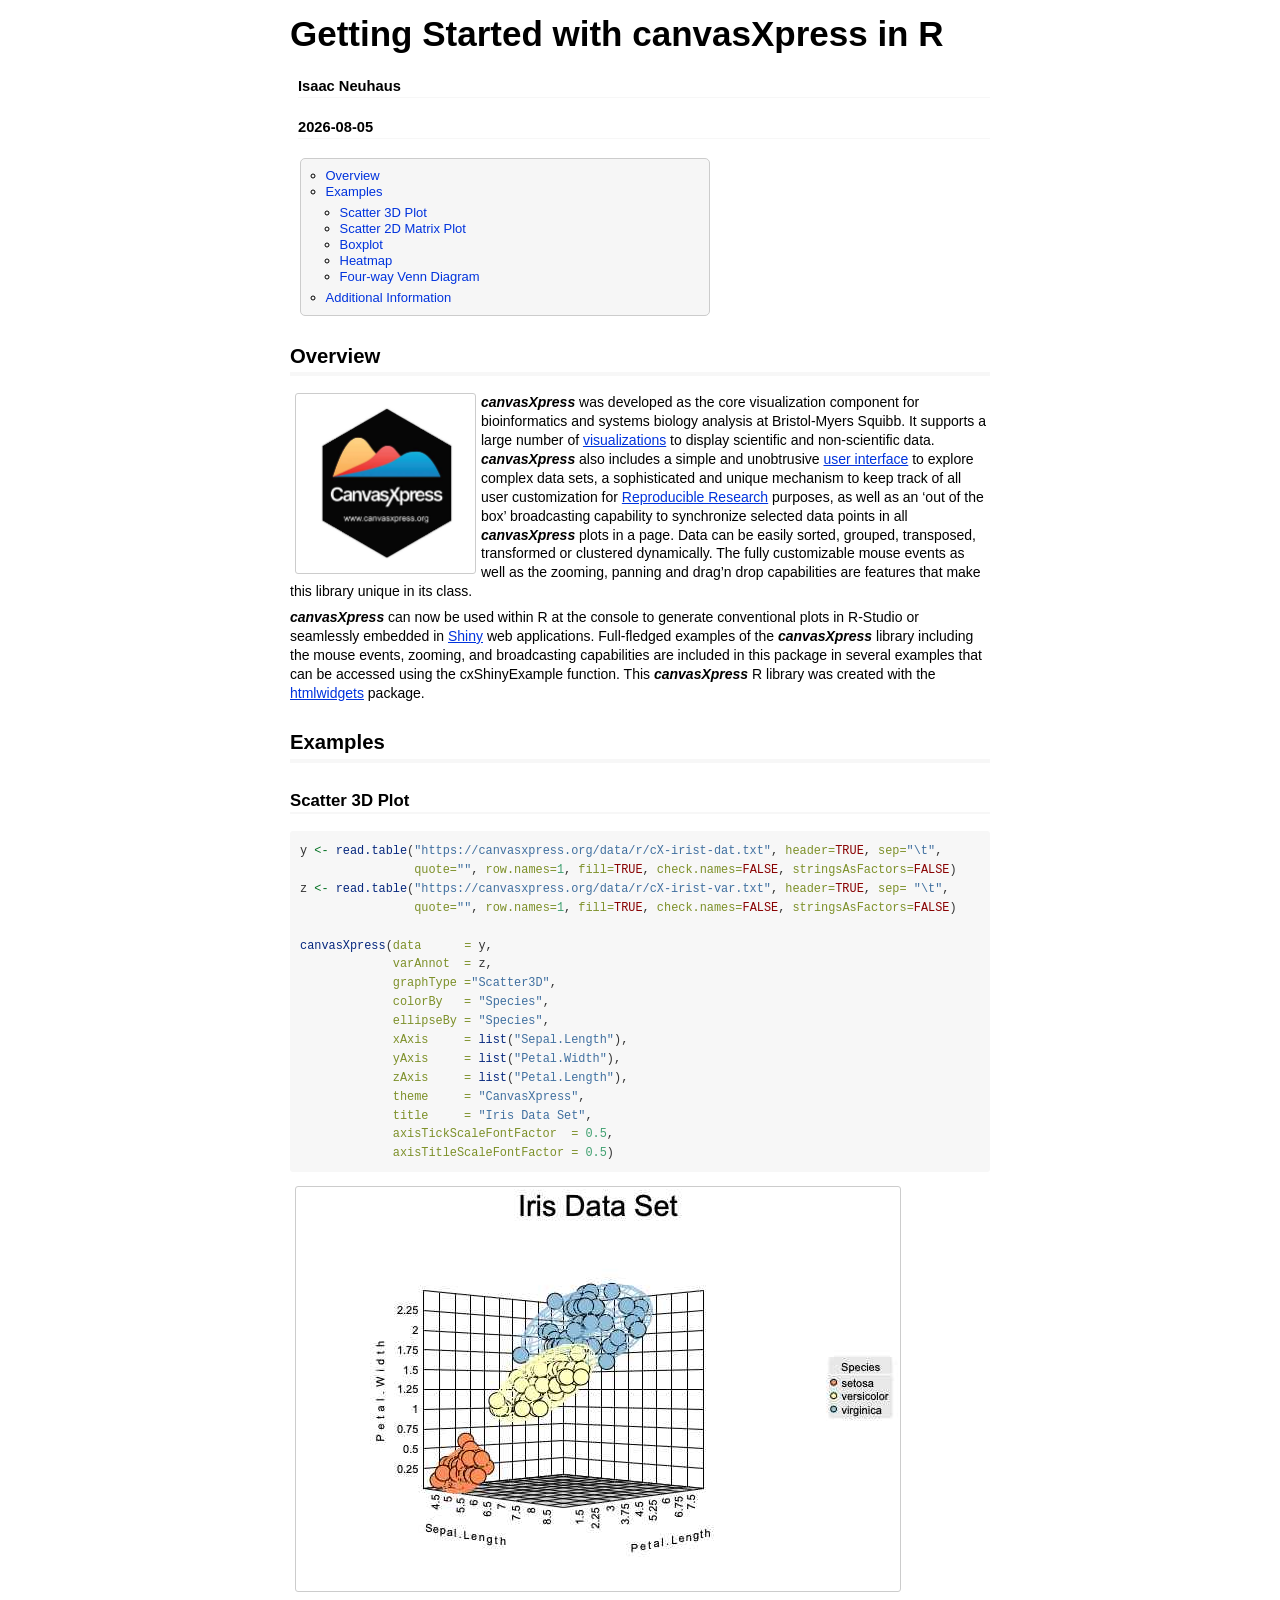
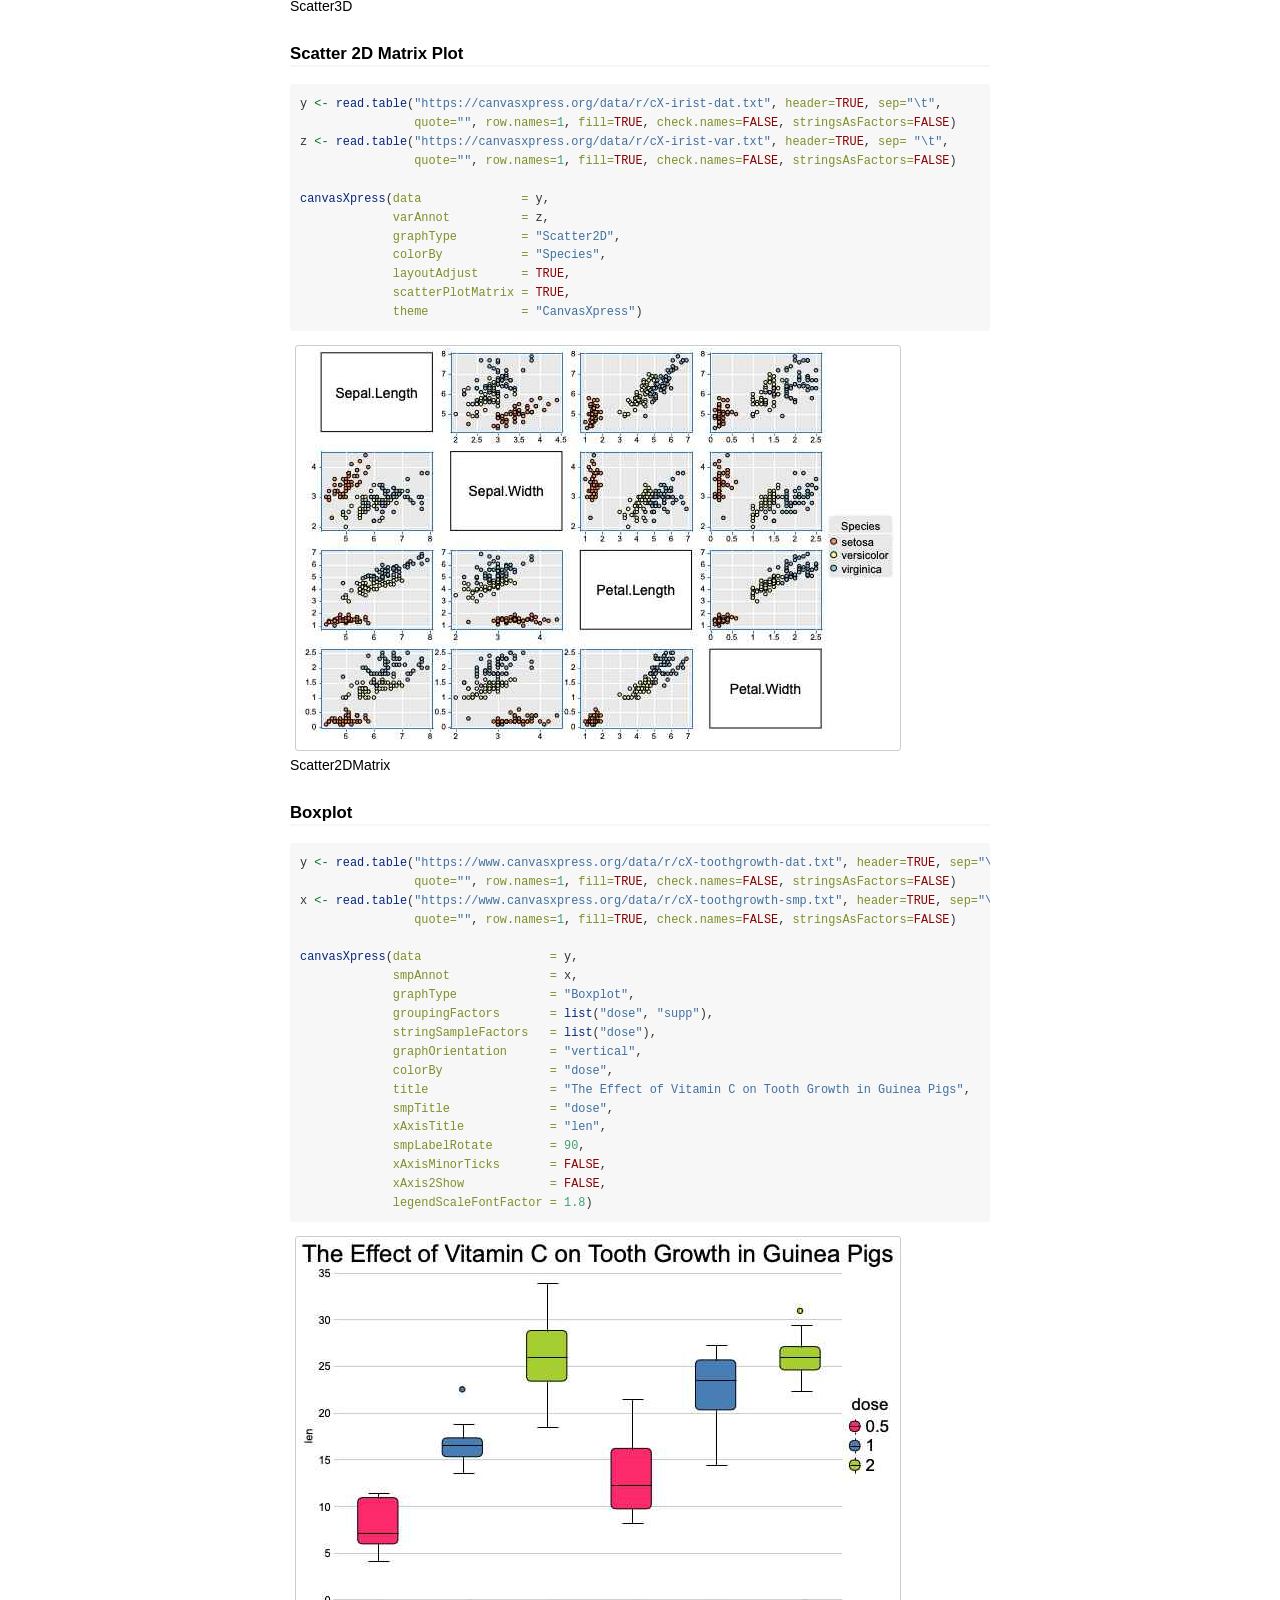
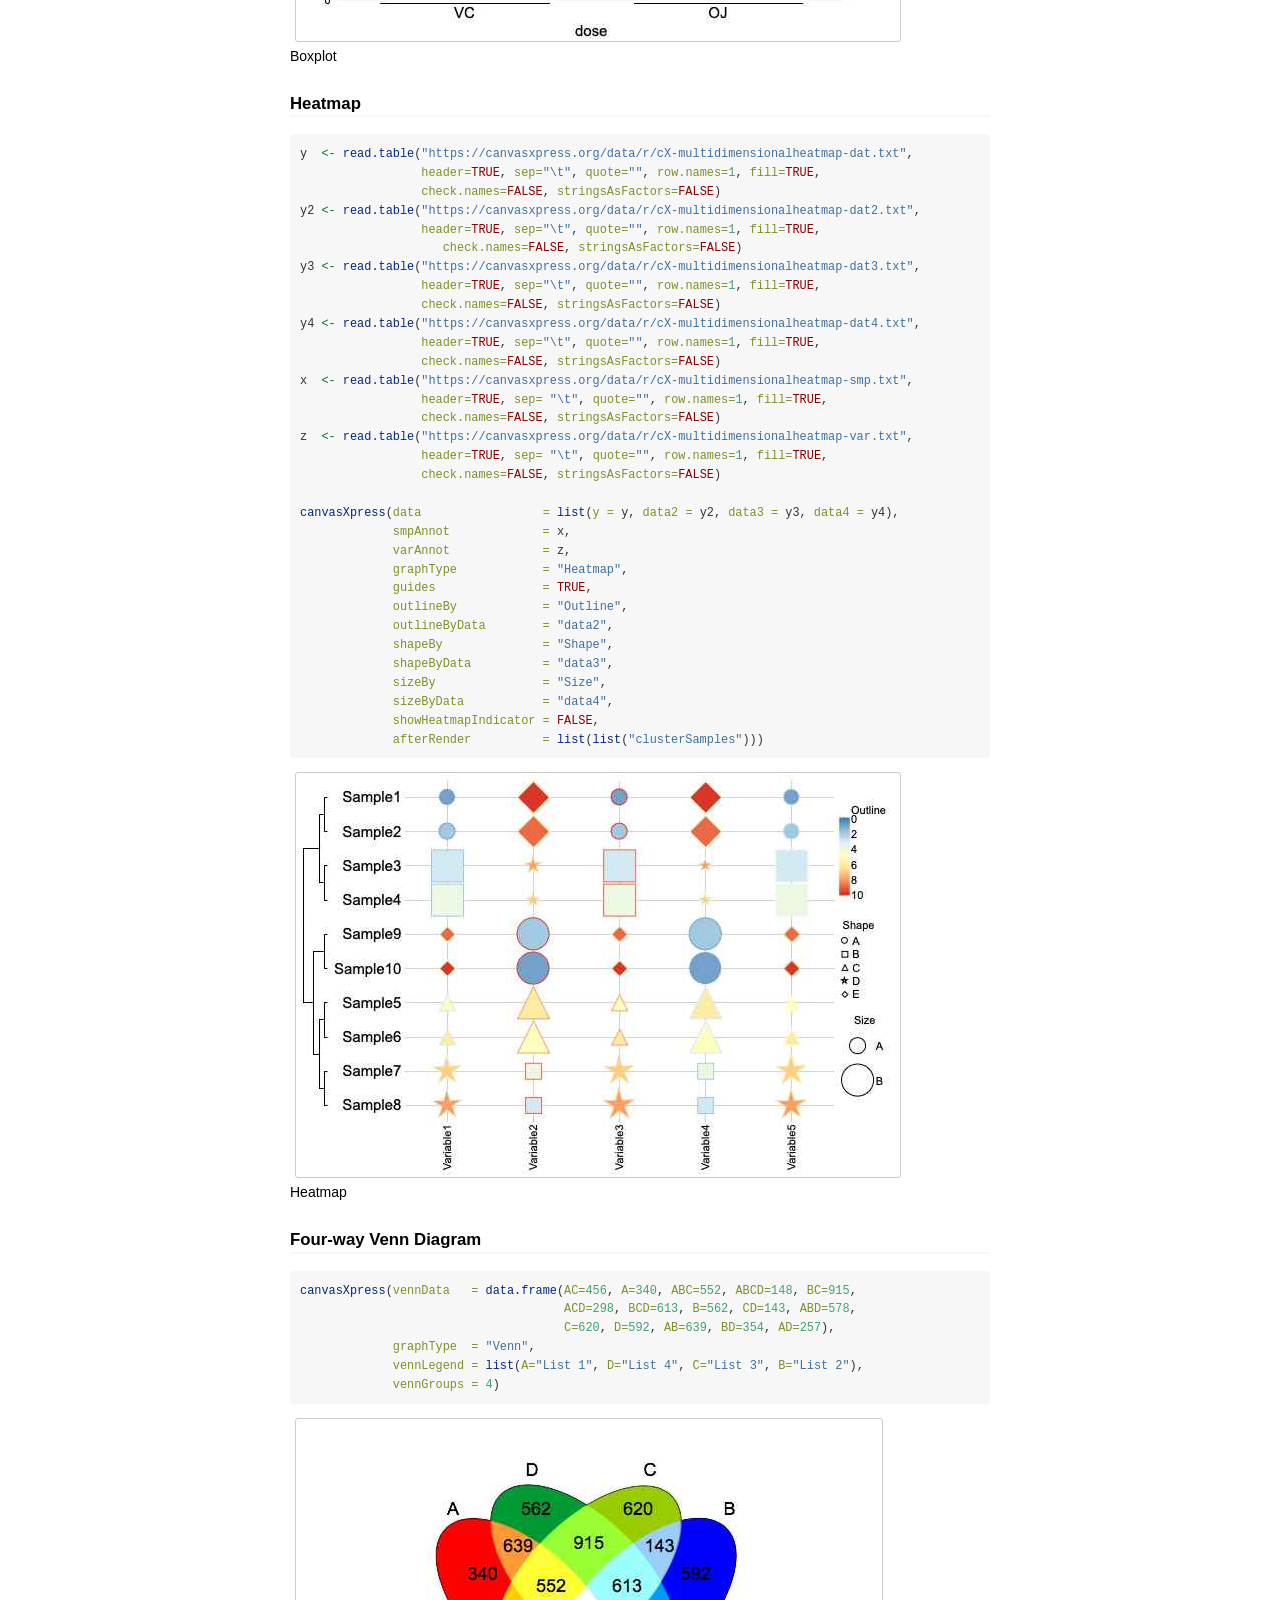
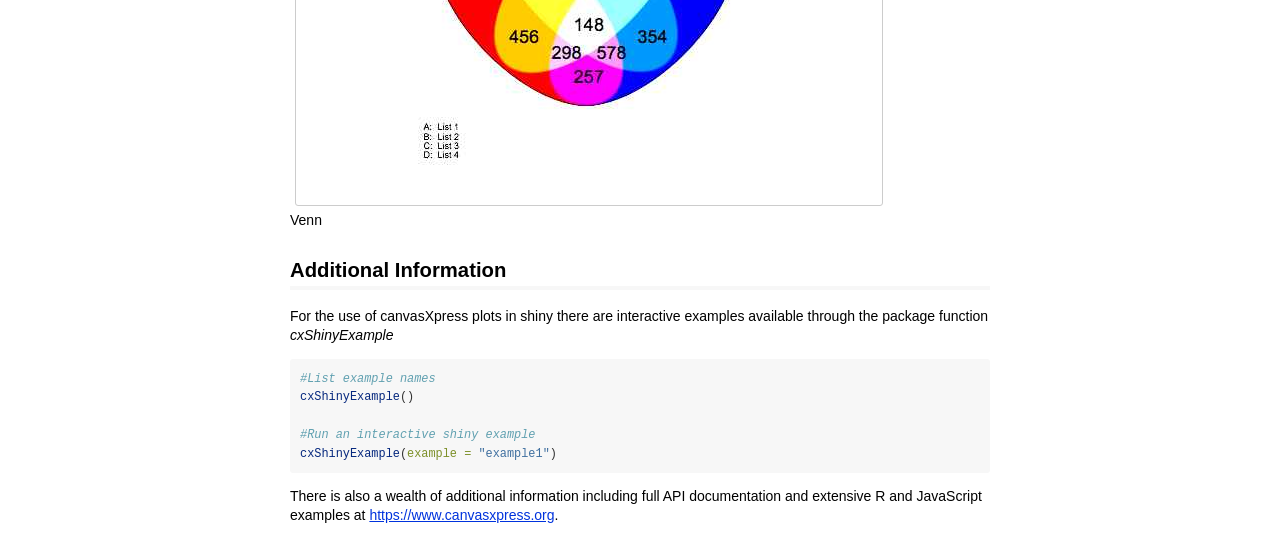
==== commit 212b80aa: "Updated by r-hub/update-repo-from-url" ====
--- a/inst/doc/getting_started.html
+++ b/inst/doc/getting_started.html
@@ -12,7 +12,7 @@
 
 <meta name="author" content="Isaac Neuhaus" />
 
-<meta name="date" content="2026-08-03" />
+<meta name="date" content="2026-08-05" />
 
 <title>Getting Started with canvasXpress in R</title>
 
@@ -341,7 +341,7 @@
 
 <h1 class="title toc-ignore">Getting Started with canvasXpress in R</h1>
 <h4 class="author">Isaac Neuhaus</h4>
-<h4 class="date">2026-08-03</h4>
+<h4 class="date">2026-08-05</h4>
 
 
 <div id="TOC">
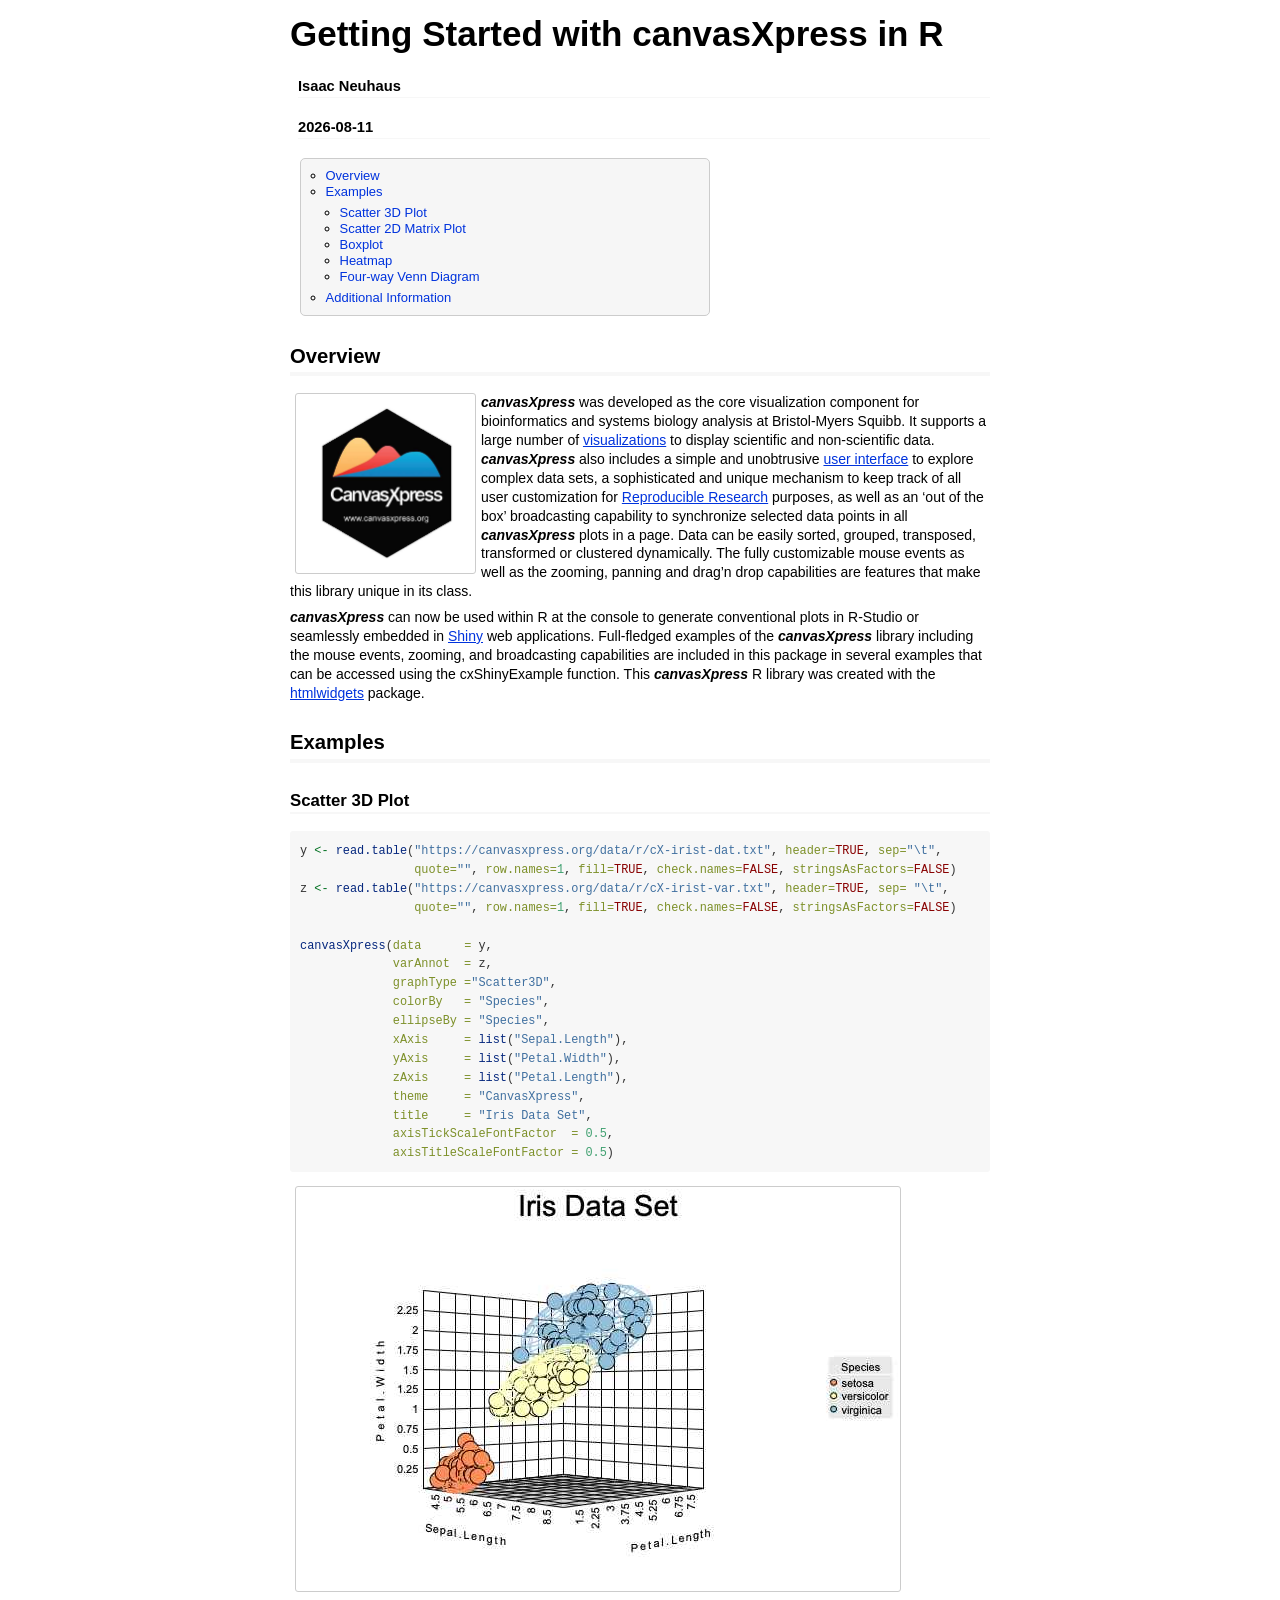
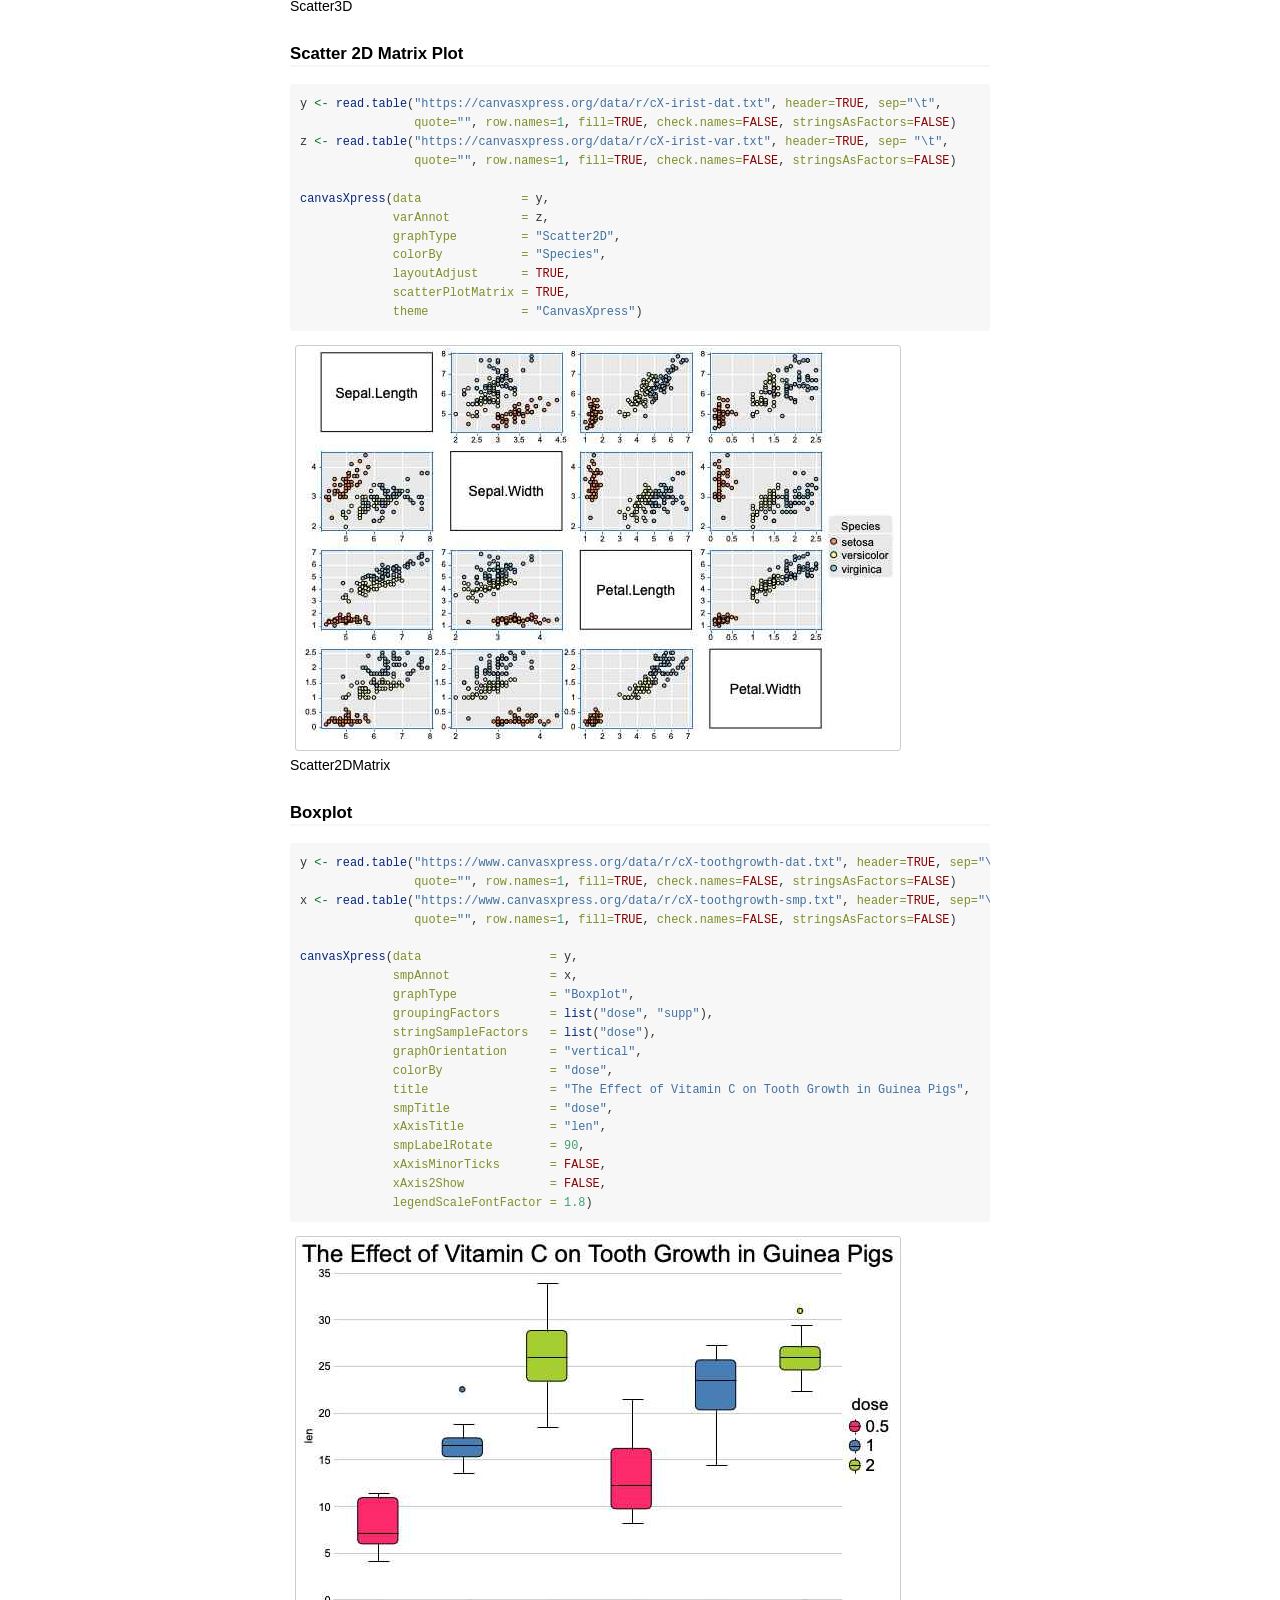
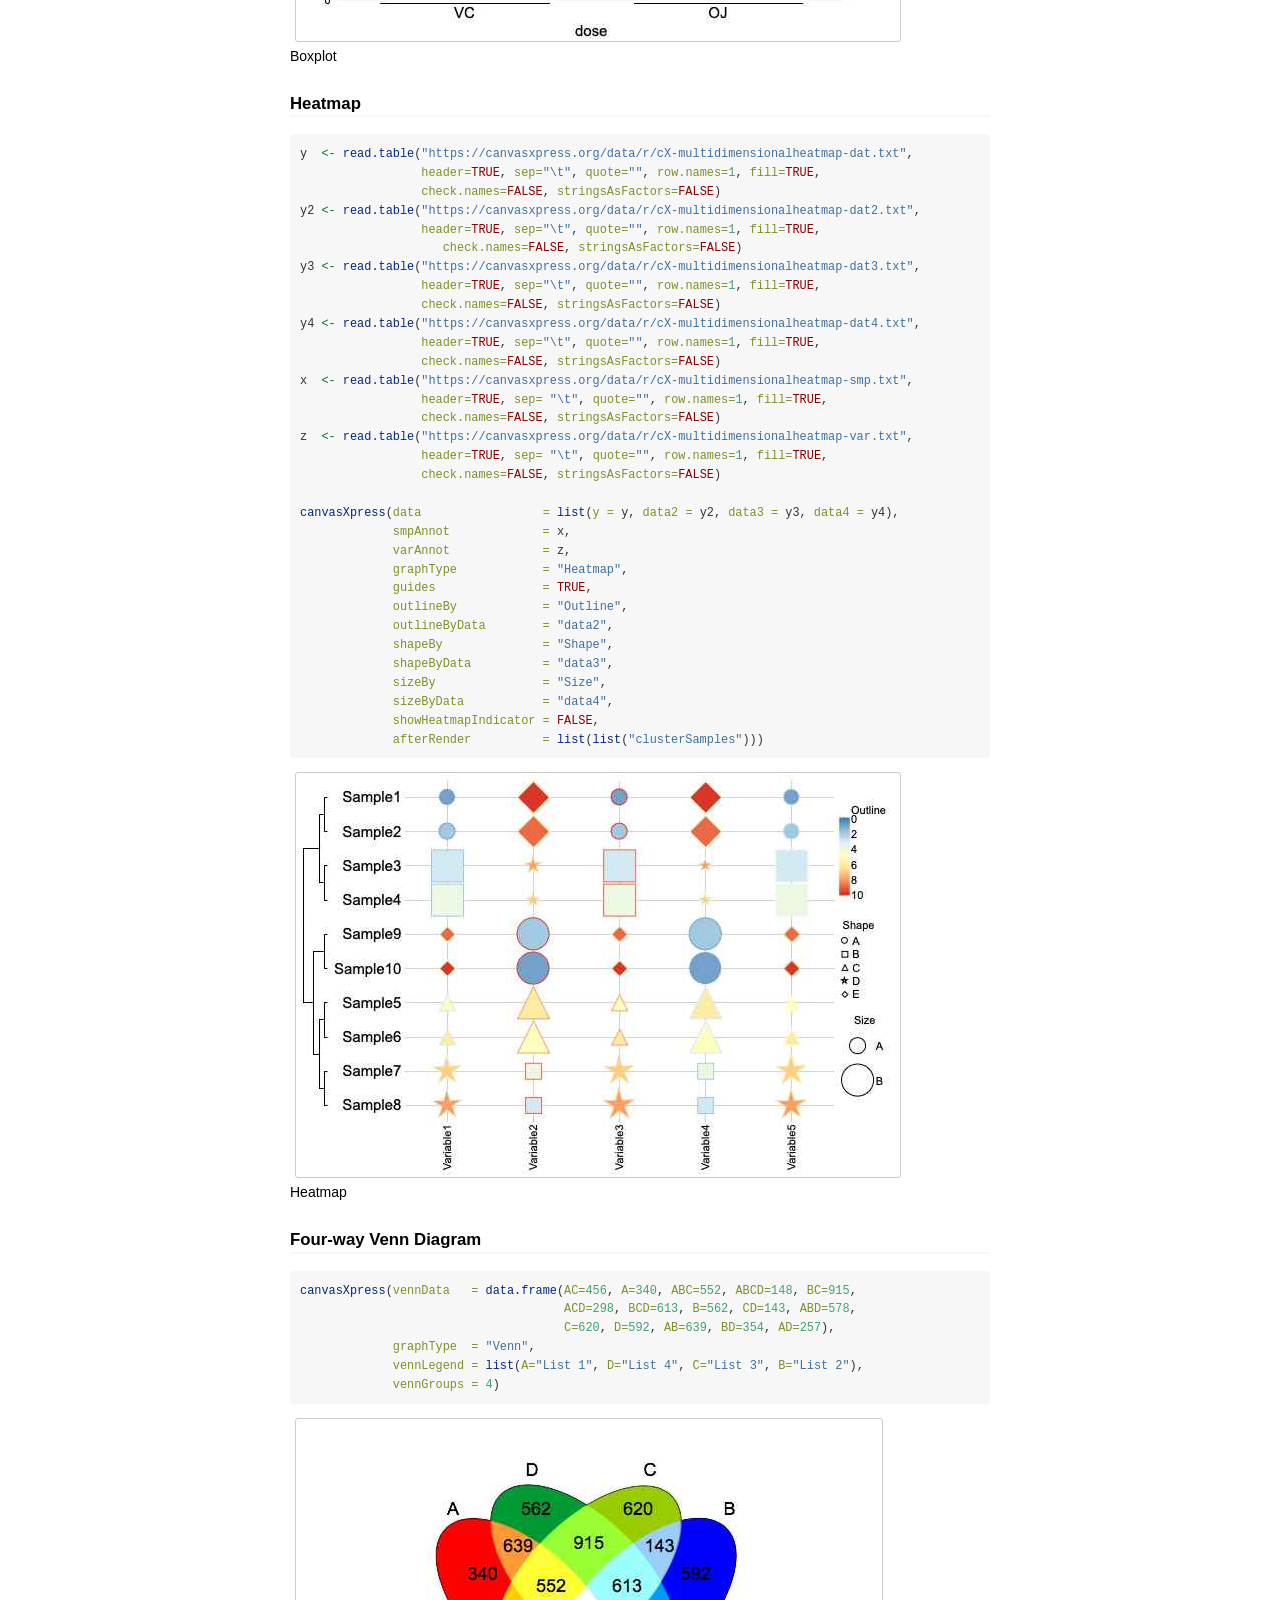
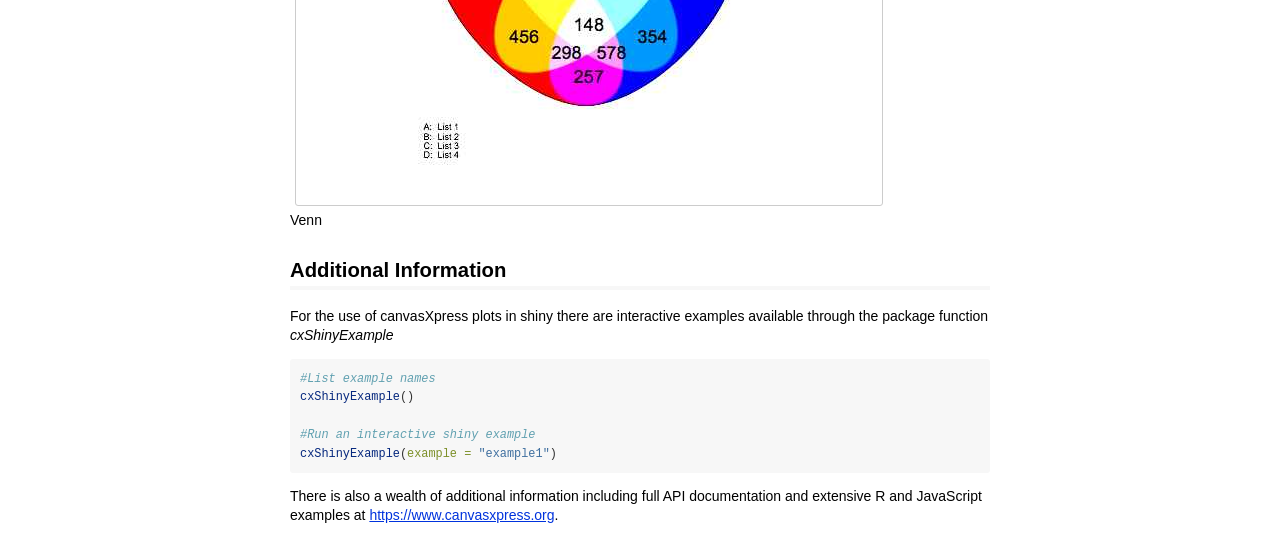
==== commit 3af2c104: "Updated by r-hub/update-repo-from-url" ====
--- a/inst/doc/getting_started.html
+++ b/inst/doc/getting_started.html
@@ -12,7 +12,7 @@
 
 <meta name="author" content="Isaac Neuhaus" />
 
-<meta name="date" content="2026-08-05" />
+<meta name="date" content="2026-08-11" />
 
 <title>Getting Started with canvasXpress in R</title>
 
@@ -341,7 +341,7 @@
 
 <h1 class="title toc-ignore">Getting Started with canvasXpress in R</h1>
 <h4 class="author">Isaac Neuhaus</h4>
-<h4 class="date">2026-08-05</h4>
+<h4 class="date">2026-08-11</h4>
 
 
 <div id="TOC">
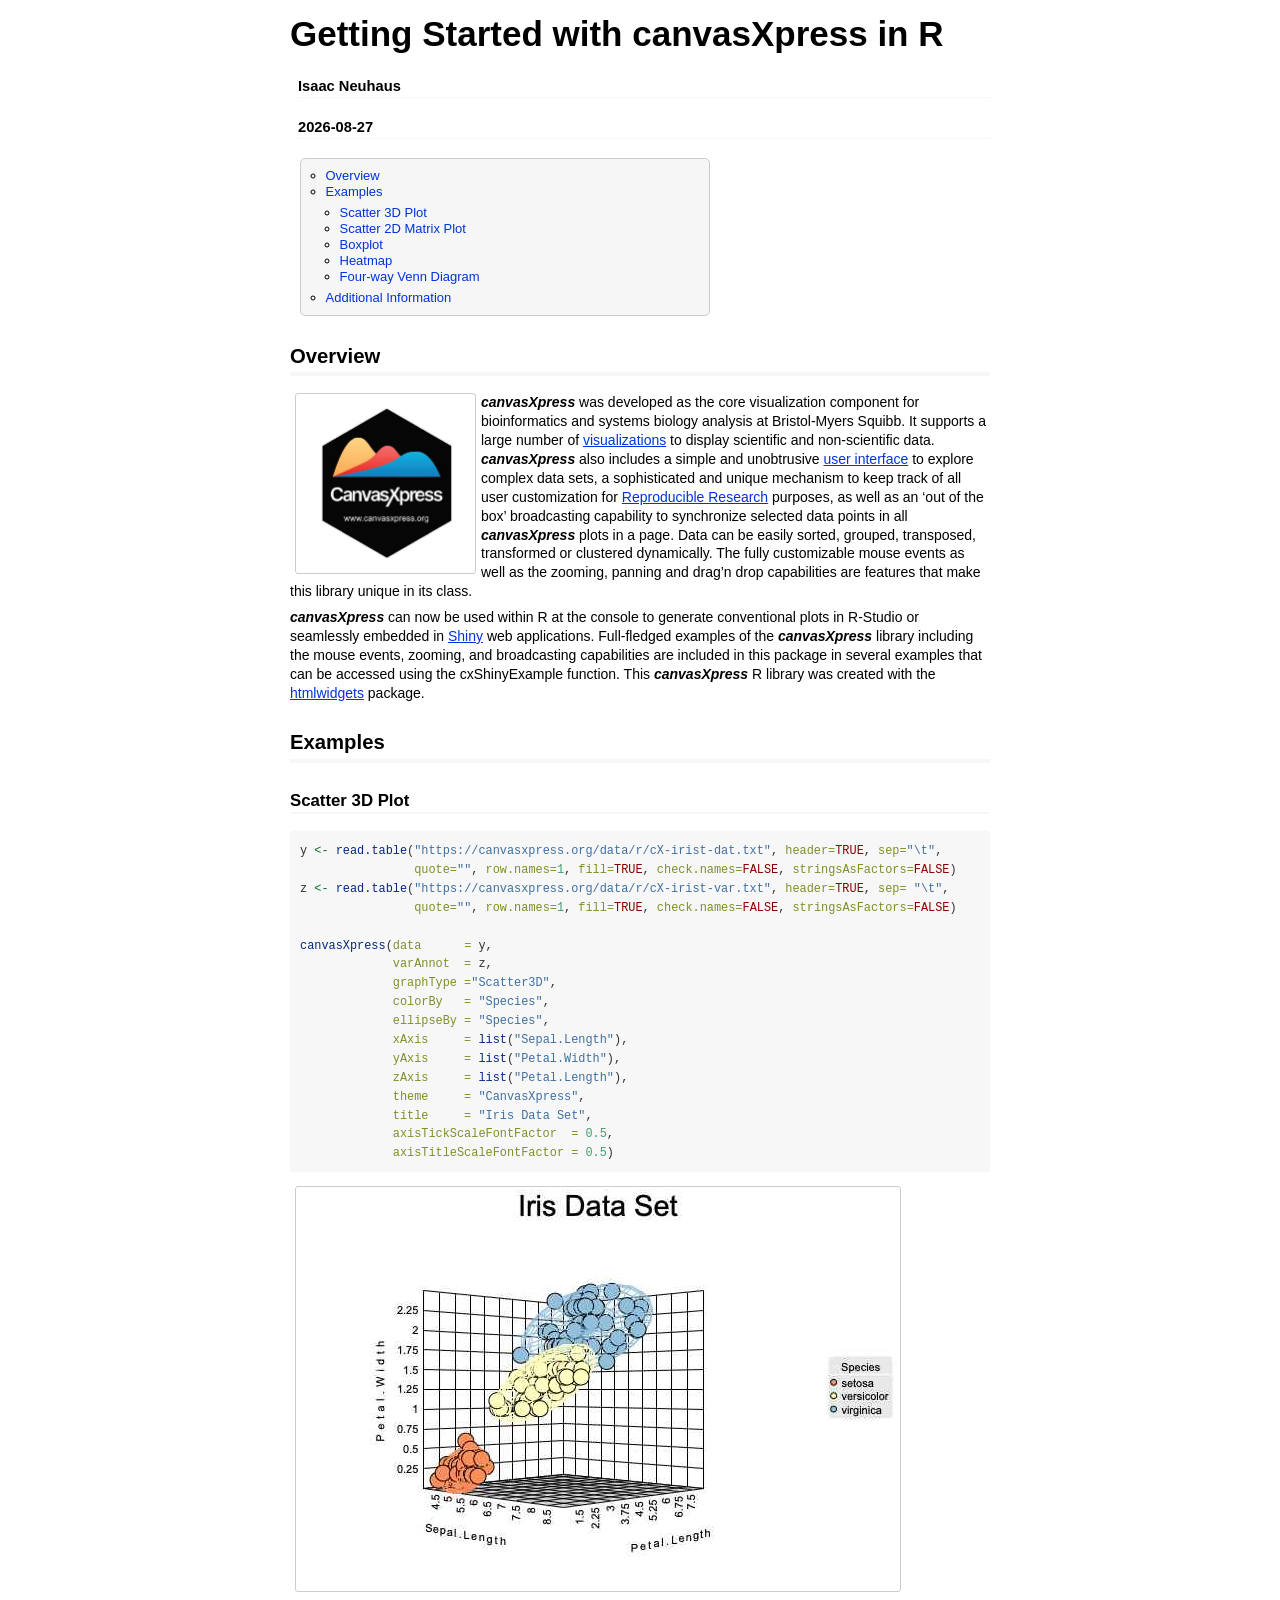
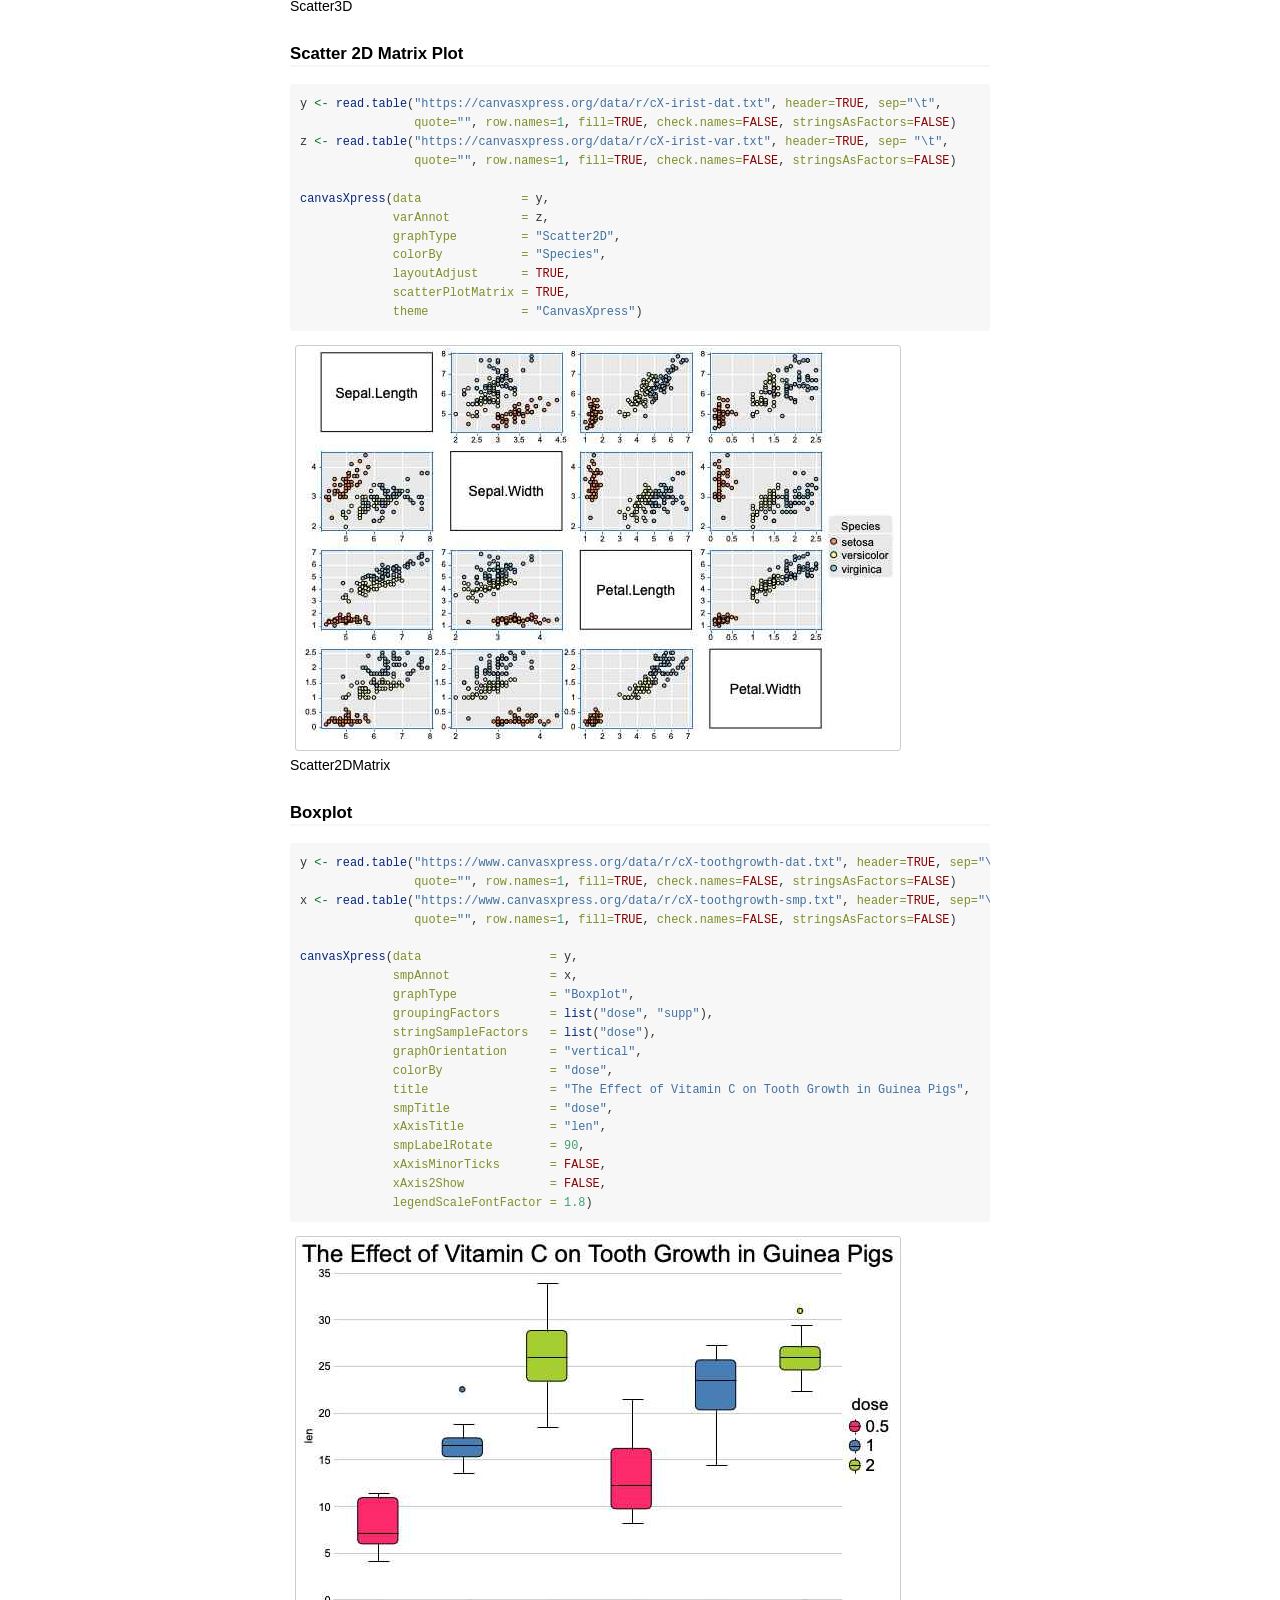
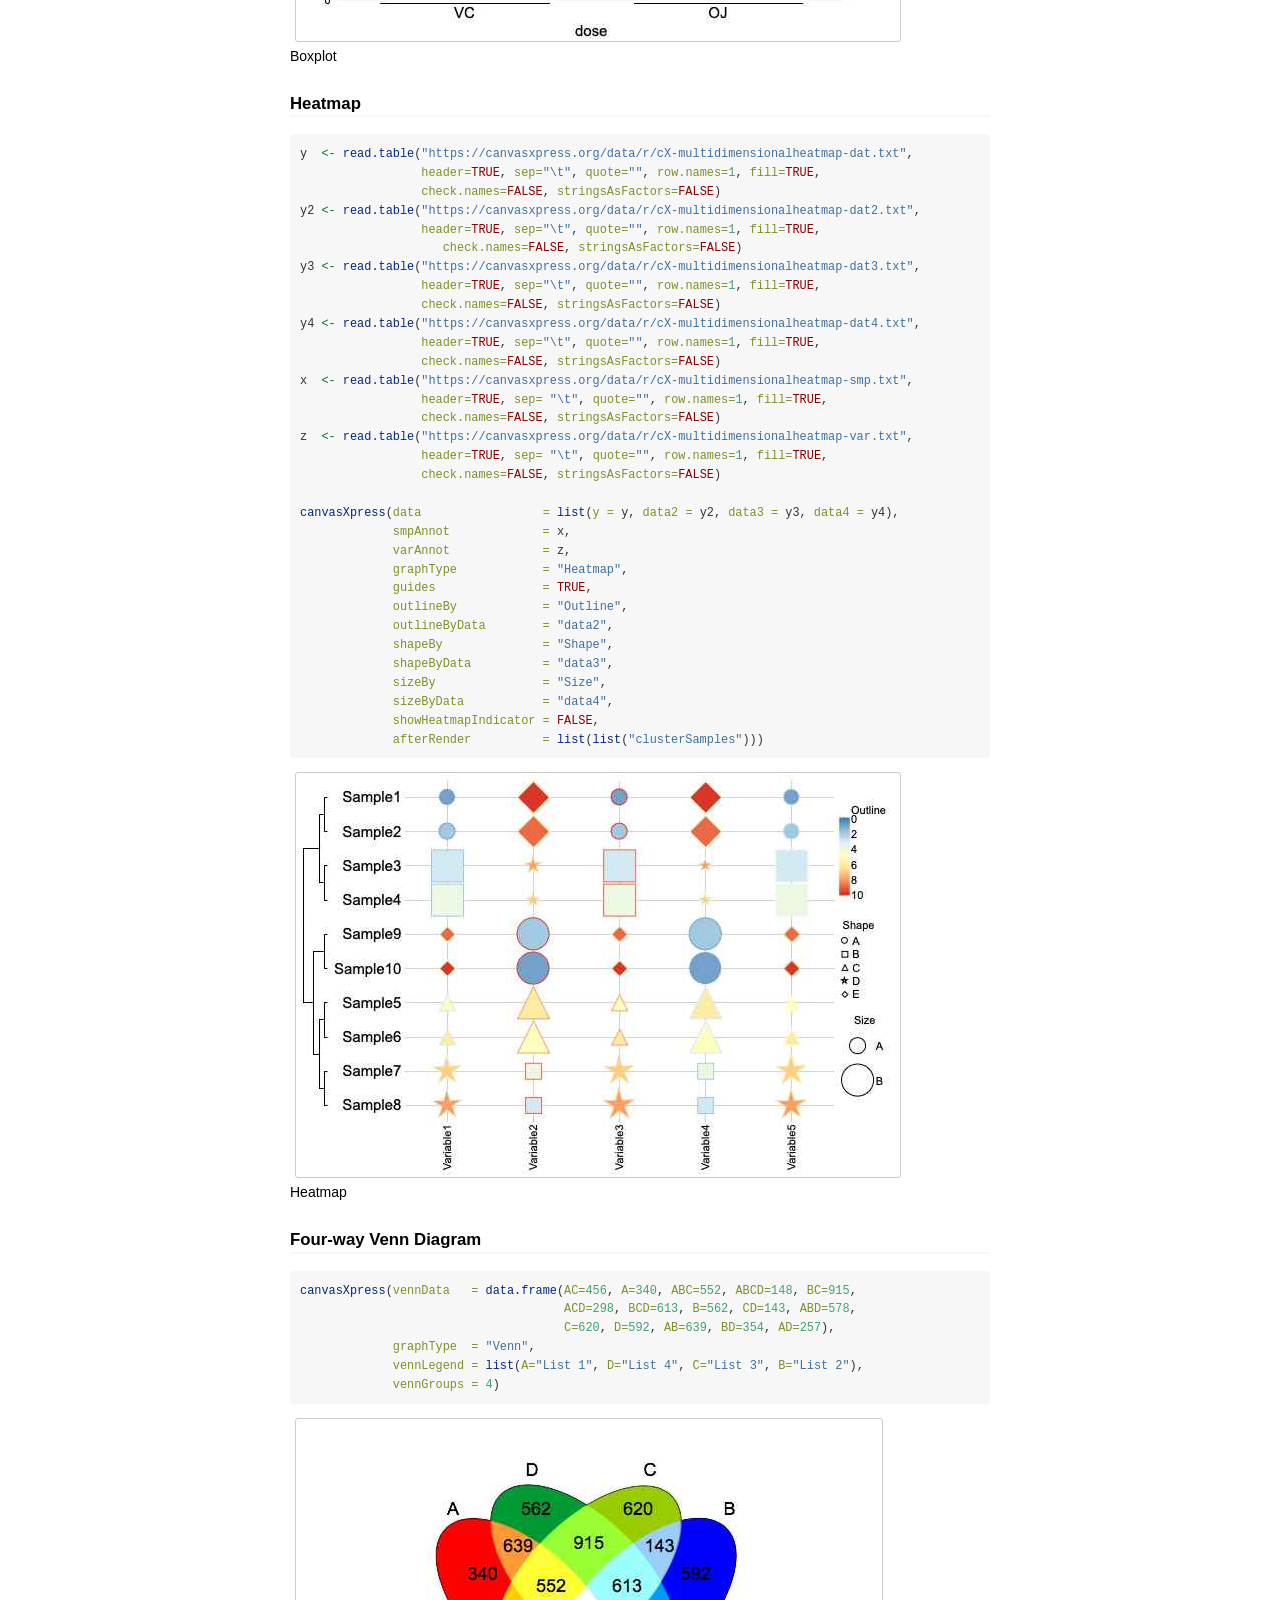
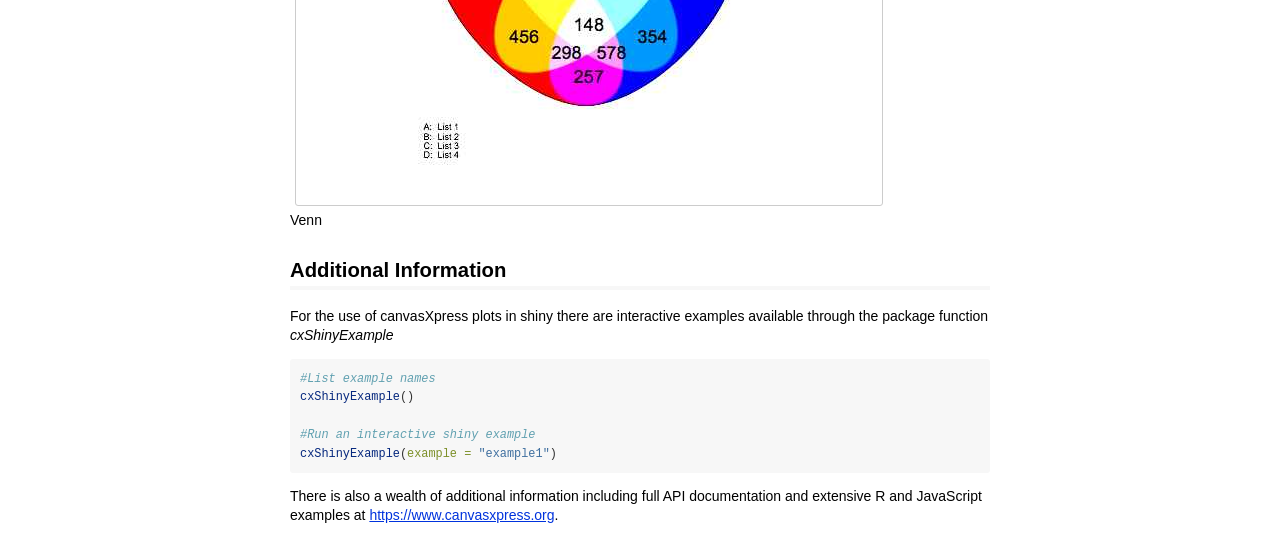
==== commit 7fabc694: "Updated by r-hub/update-repo-from-url" ====
--- a/inst/doc/getting_started.html
+++ b/inst/doc/getting_started.html
@@ -12,7 +12,7 @@
 
 <meta name="author" content="Isaac Neuhaus" />
 
-<meta name="date" content="2026-08-11" />
+<meta name="date" content="2026-08-27" />
 
 <title>Getting Started with canvasXpress in R</title>
 
@@ -341,7 +341,7 @@
 
 <h1 class="title toc-ignore">Getting Started with canvasXpress in R</h1>
 <h4 class="author">Isaac Neuhaus</h4>
-<h4 class="date">2026-08-11</h4>
+<h4 class="date">2026-08-27</h4>
 
 
 <div id="TOC">
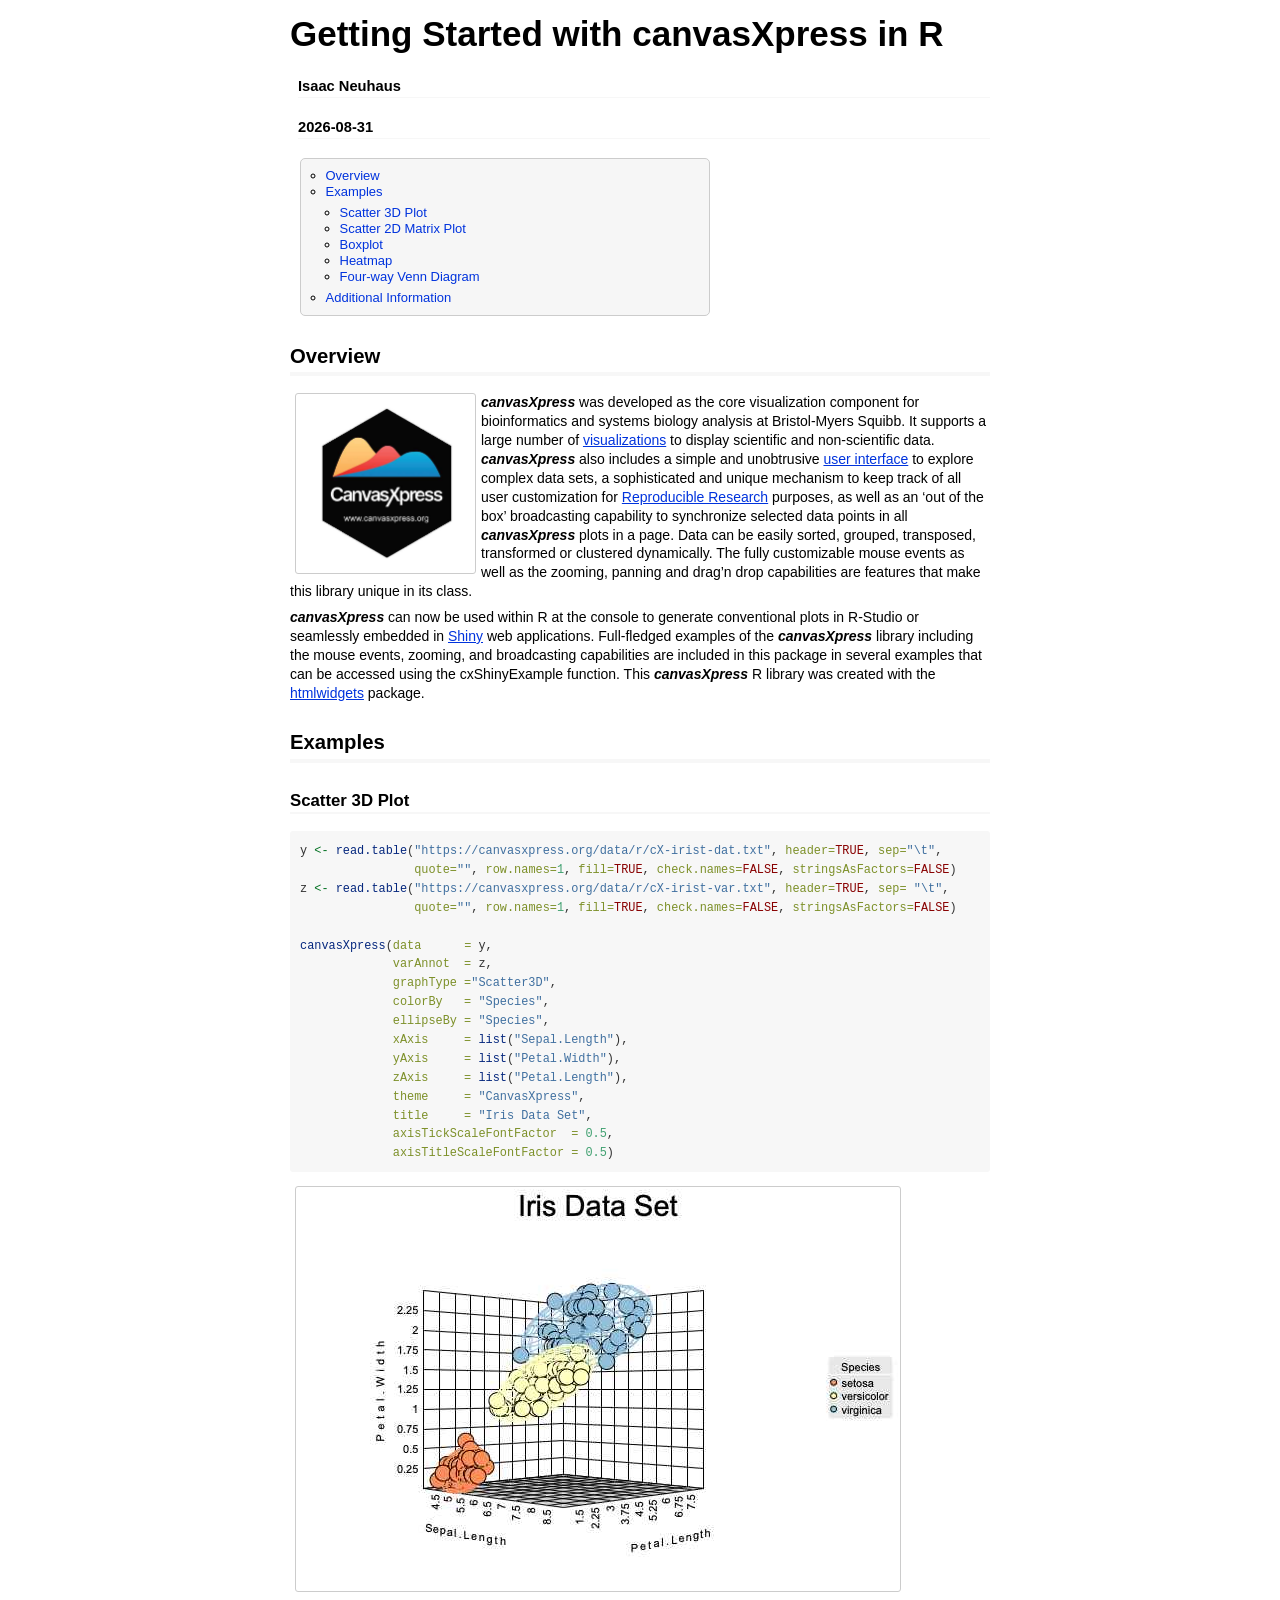
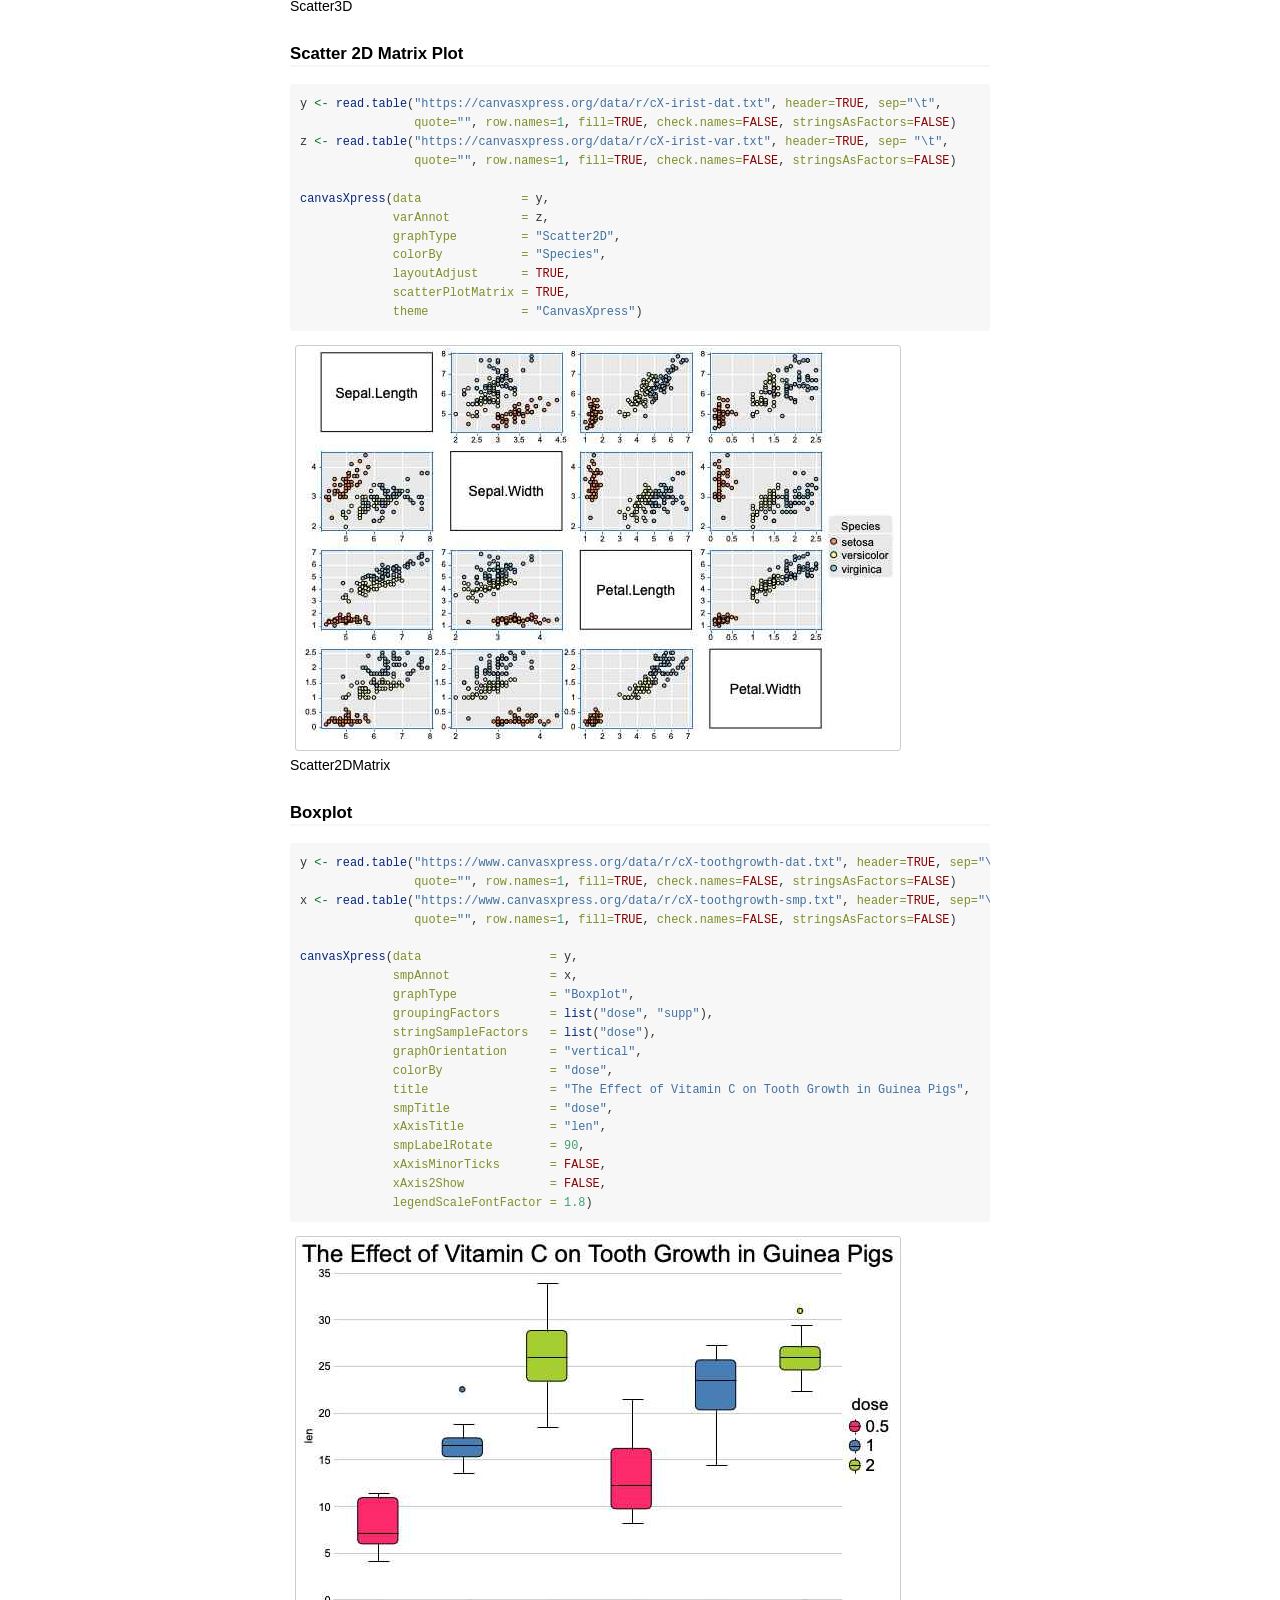
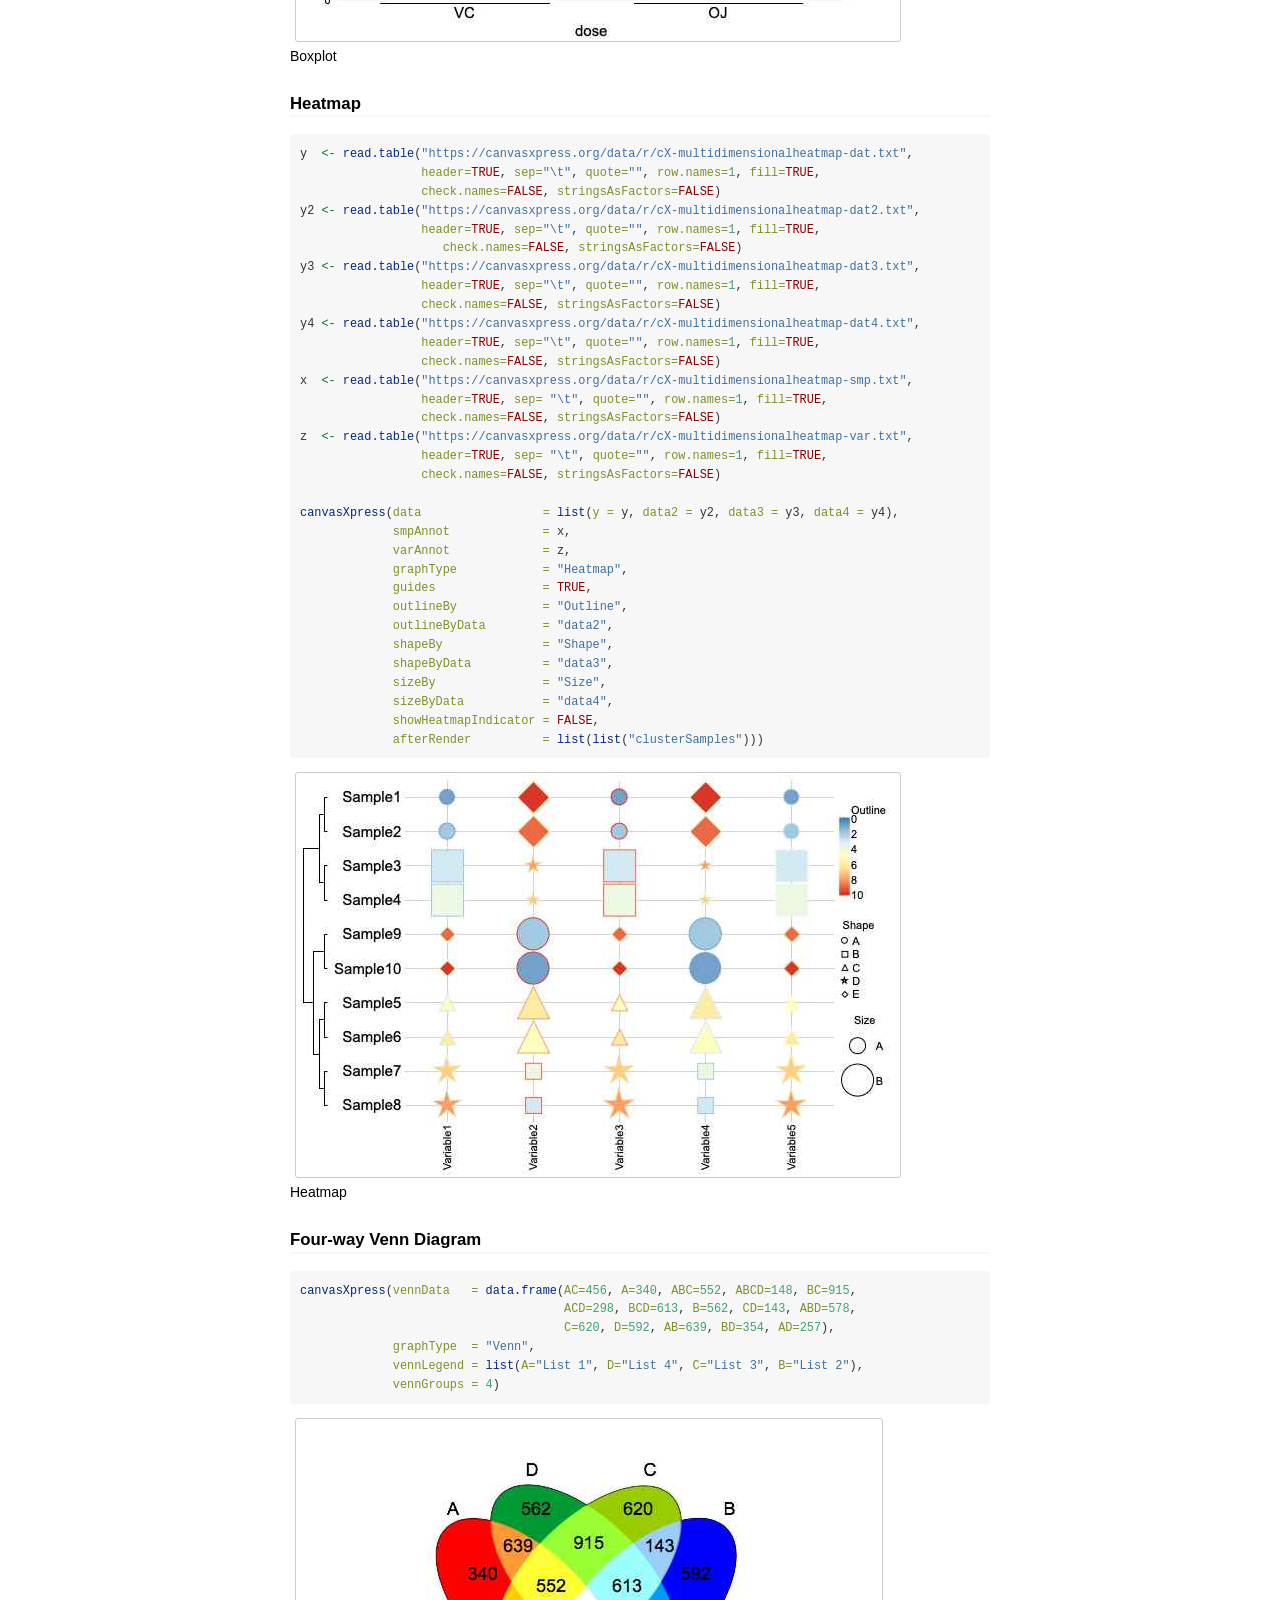
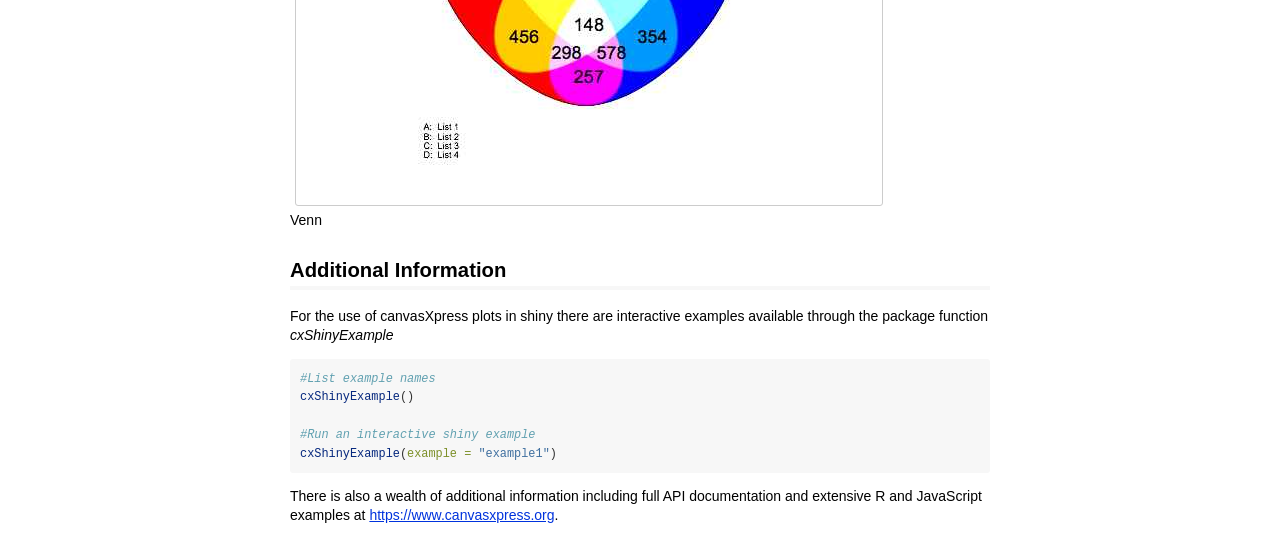
==== commit c279b789: "Updated by r-hub/update-repo-from-url" ====
--- a/inst/doc/getting_started.html
+++ b/inst/doc/getting_started.html
@@ -12,7 +12,7 @@
 
 <meta name="author" content="Isaac Neuhaus" />
 
-<meta name="date" content="2026-08-27" />
+<meta name="date" content="2026-08-31" />
 
 <title>Getting Started with canvasXpress in R</title>
 
@@ -341,7 +341,7 @@
 
 <h1 class="title toc-ignore">Getting Started with canvasXpress in R</h1>
 <h4 class="author">Isaac Neuhaus</h4>
-<h4 class="date">2026-08-27</h4>
+<h4 class="date">2026-08-31</h4>
 
 
 <div id="TOC">
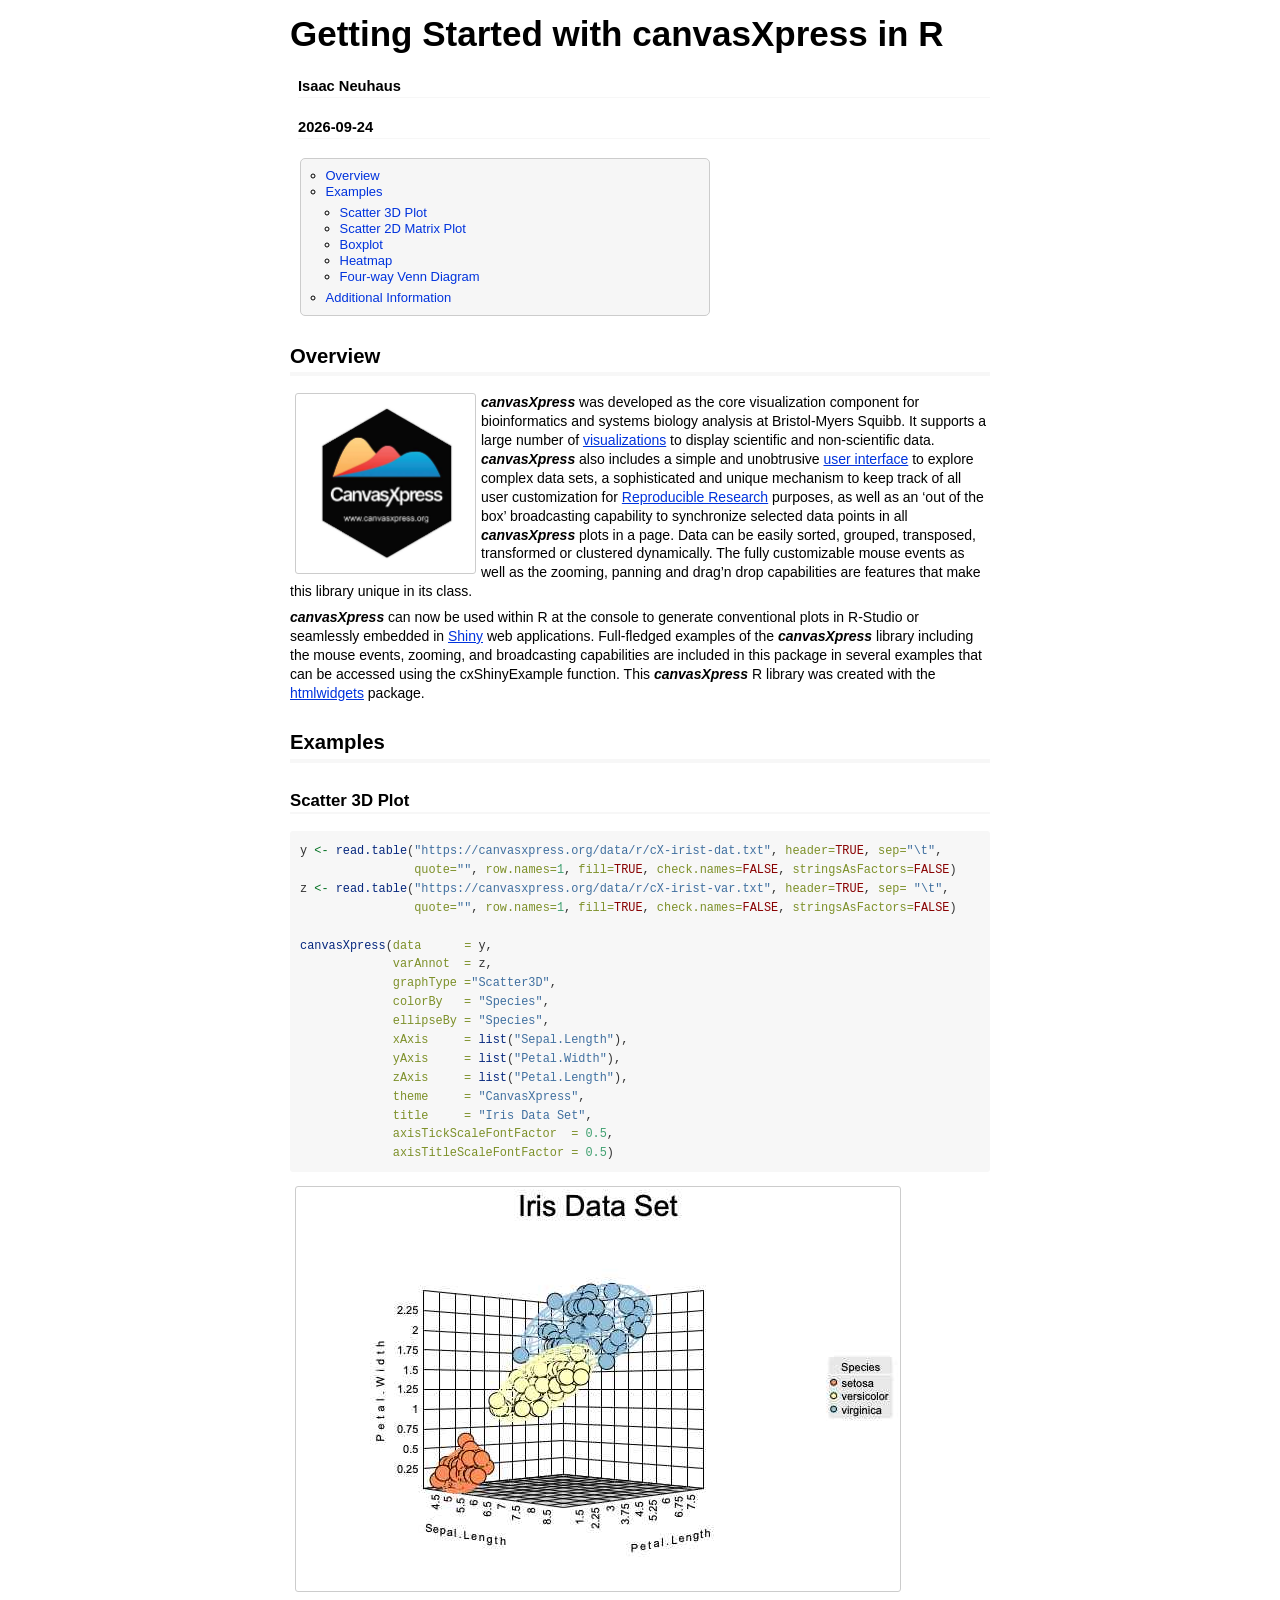
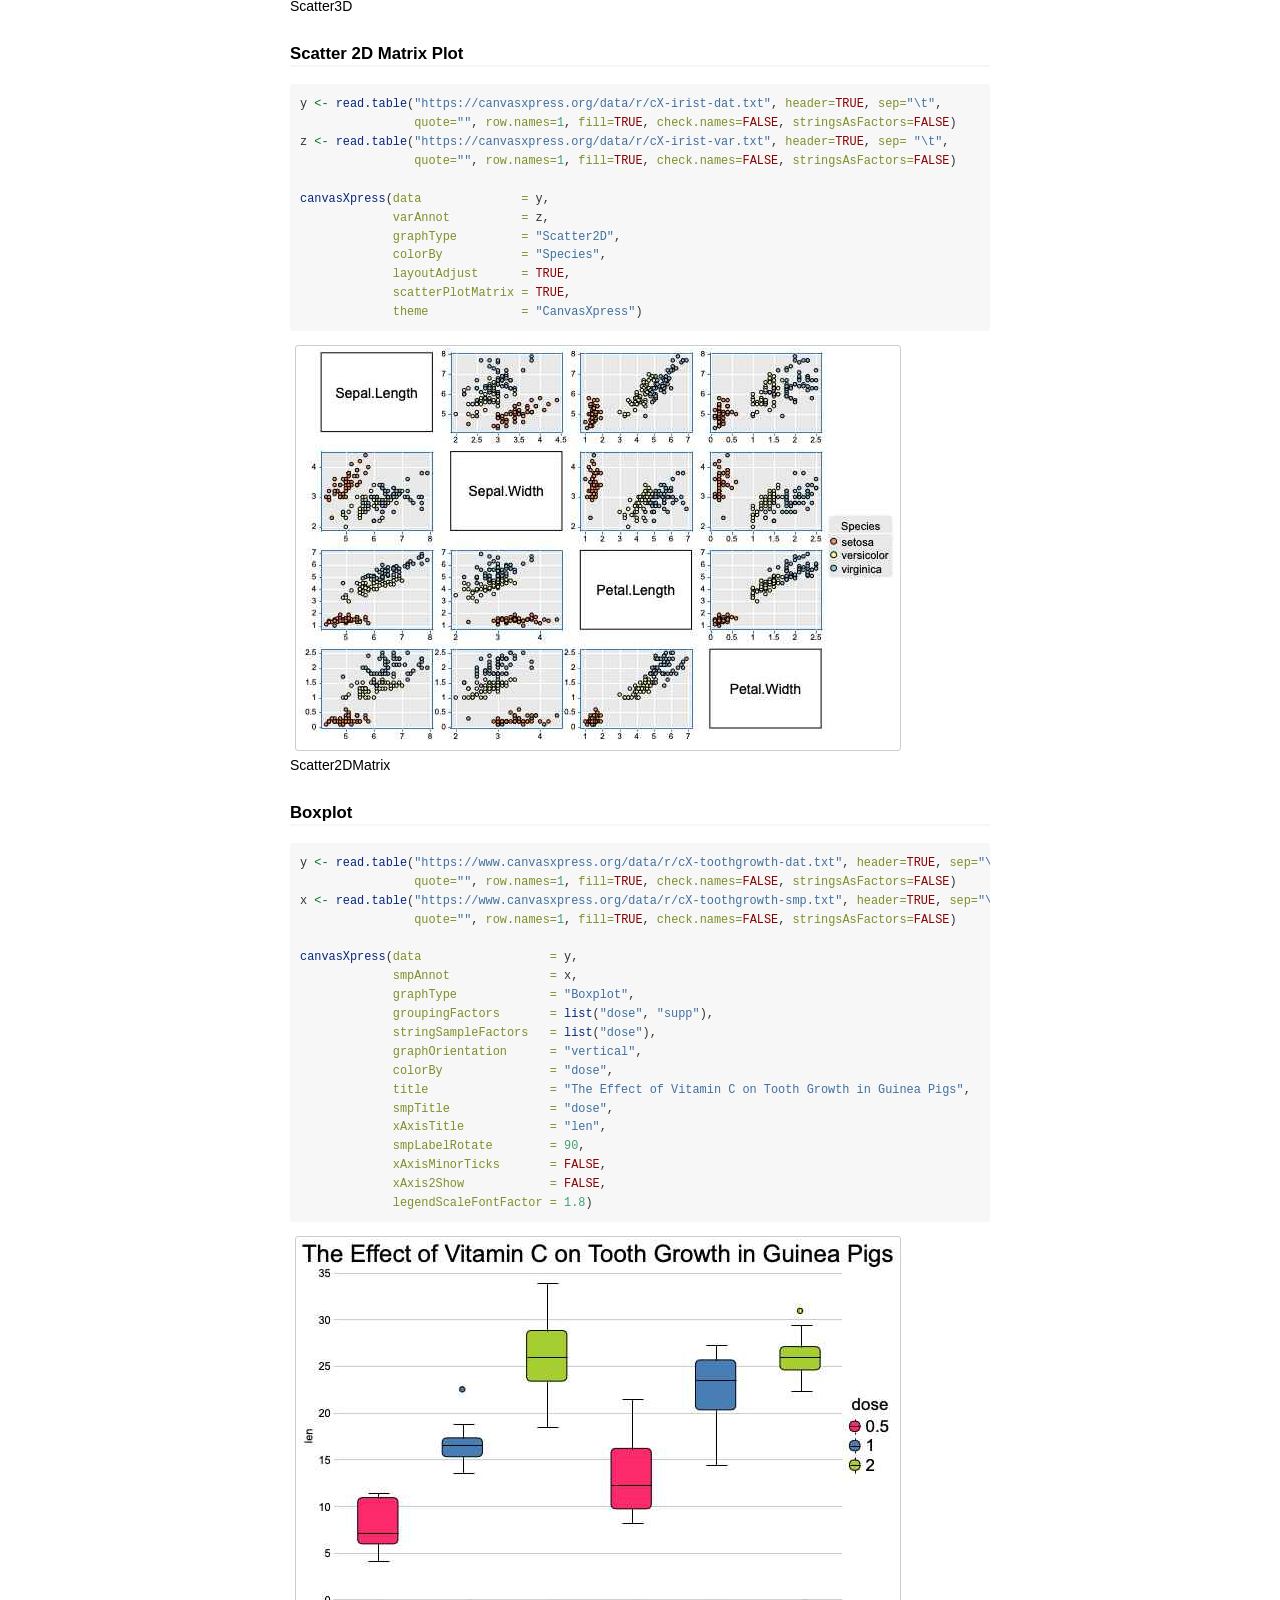
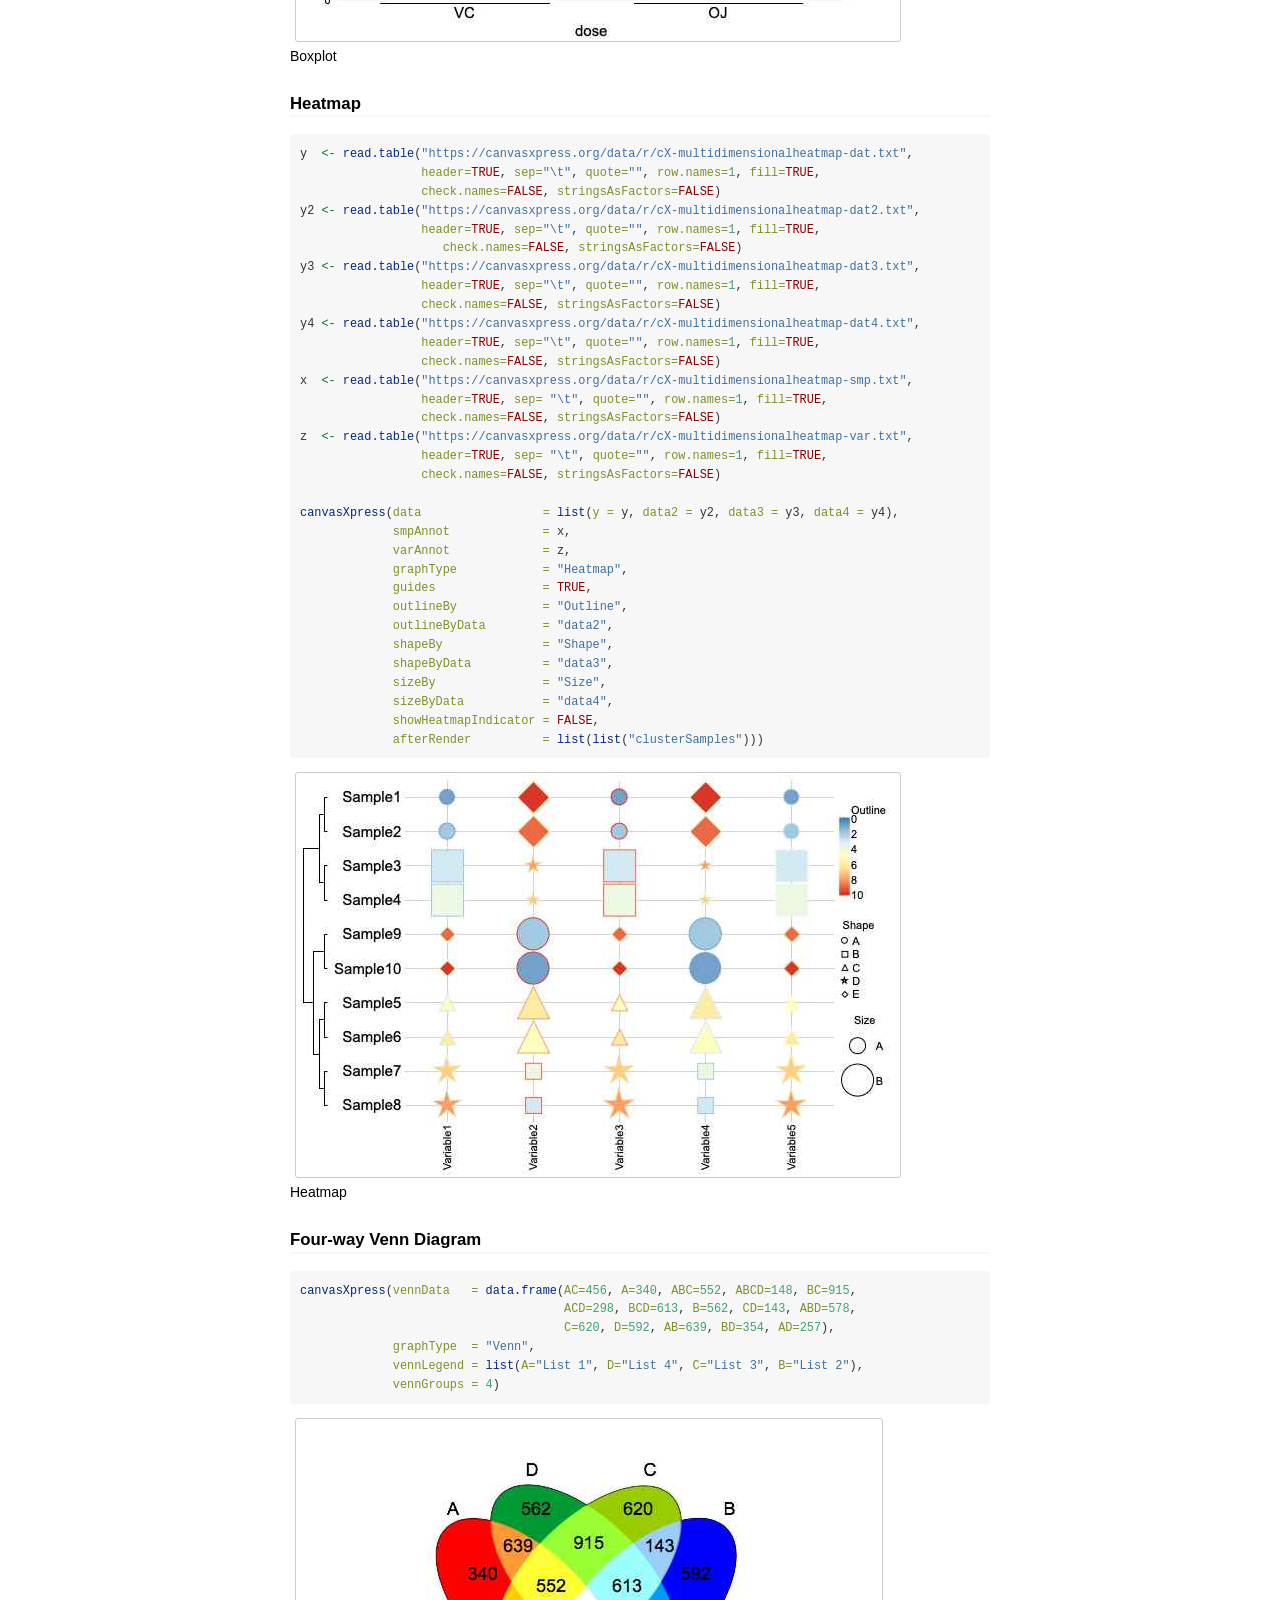
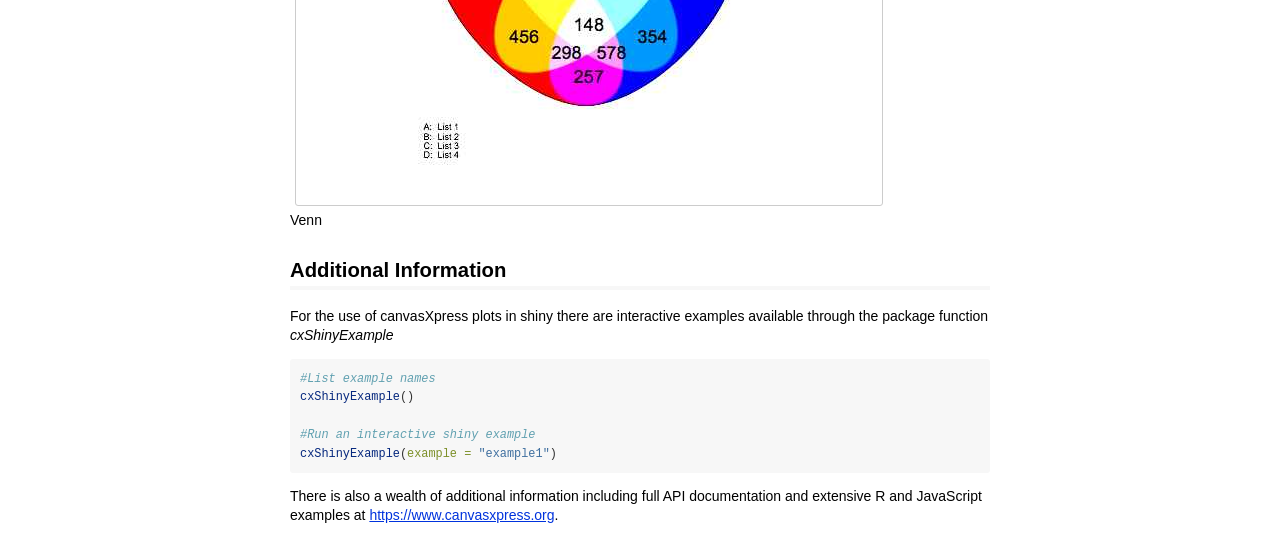
==== commit 81dc64a1: "Updated by r-hub/update-repo-from-url" ====
--- a/inst/doc/getting_started.html
+++ b/inst/doc/getting_started.html
@@ -12,7 +12,7 @@
 
 <meta name="author" content="Isaac Neuhaus" />
 
-<meta name="date" content="2026-08-31" />
+<meta name="date" content="2026-09-24" />
 
 <title>Getting Started with canvasXpress in R</title>
 
@@ -341,7 +341,7 @@
 
 <h1 class="title toc-ignore">Getting Started with canvasXpress in R</h1>
 <h4 class="author">Isaac Neuhaus</h4>
-<h4 class="date">2026-08-31</h4>
+<h4 class="date">2026-09-24</h4>
 
 
 <div id="TOC">
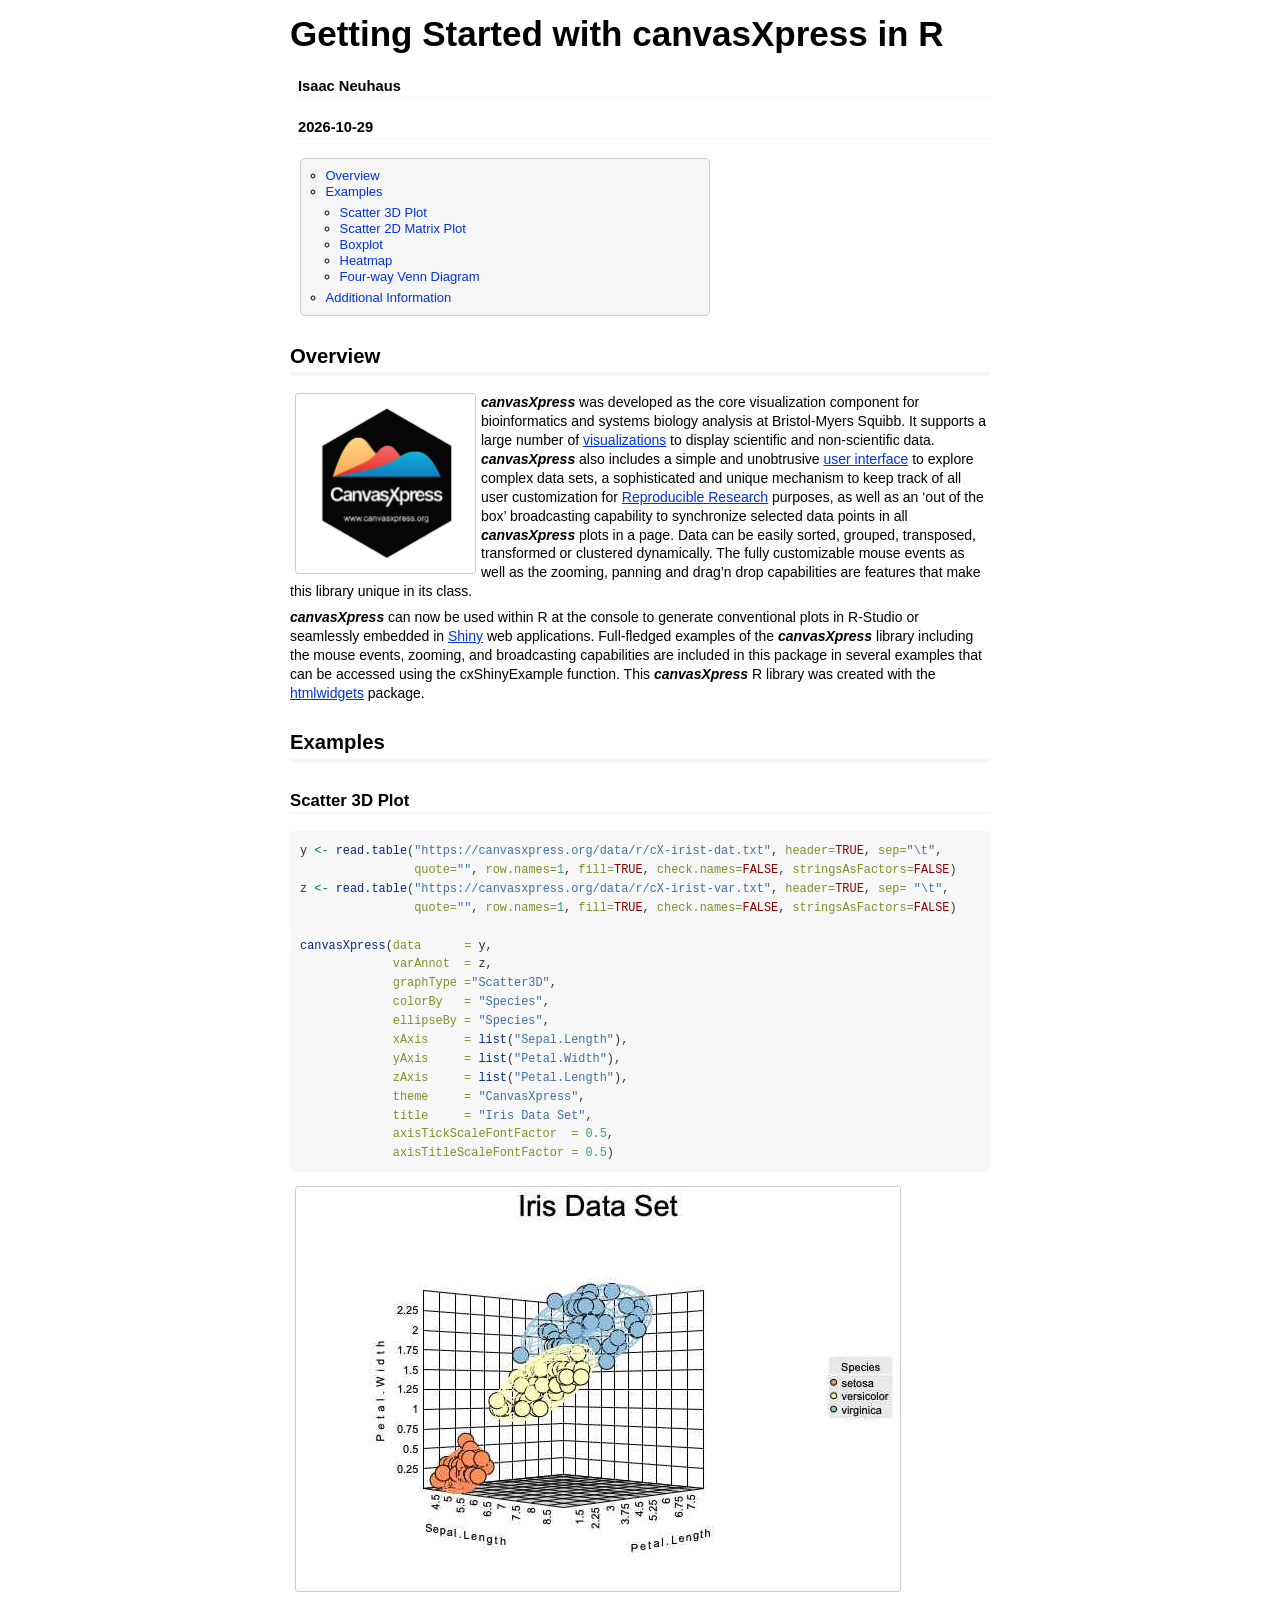
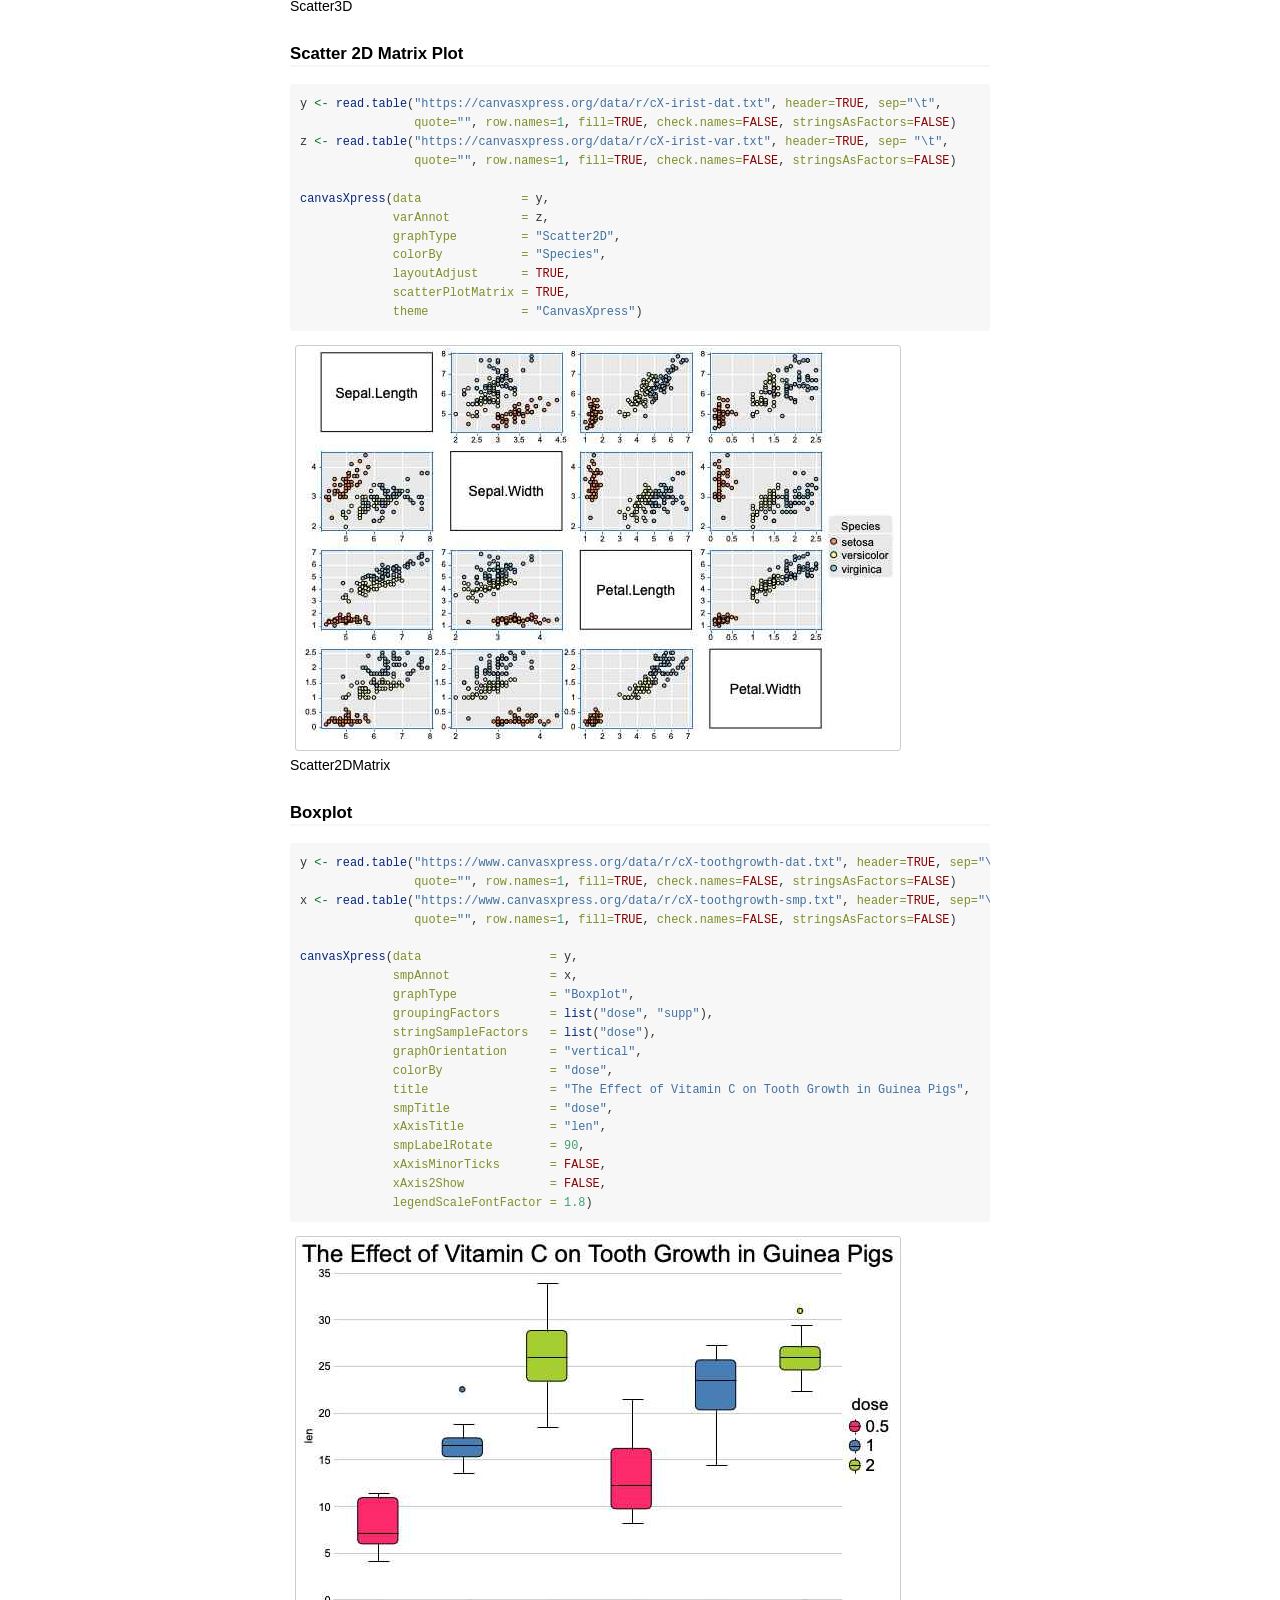
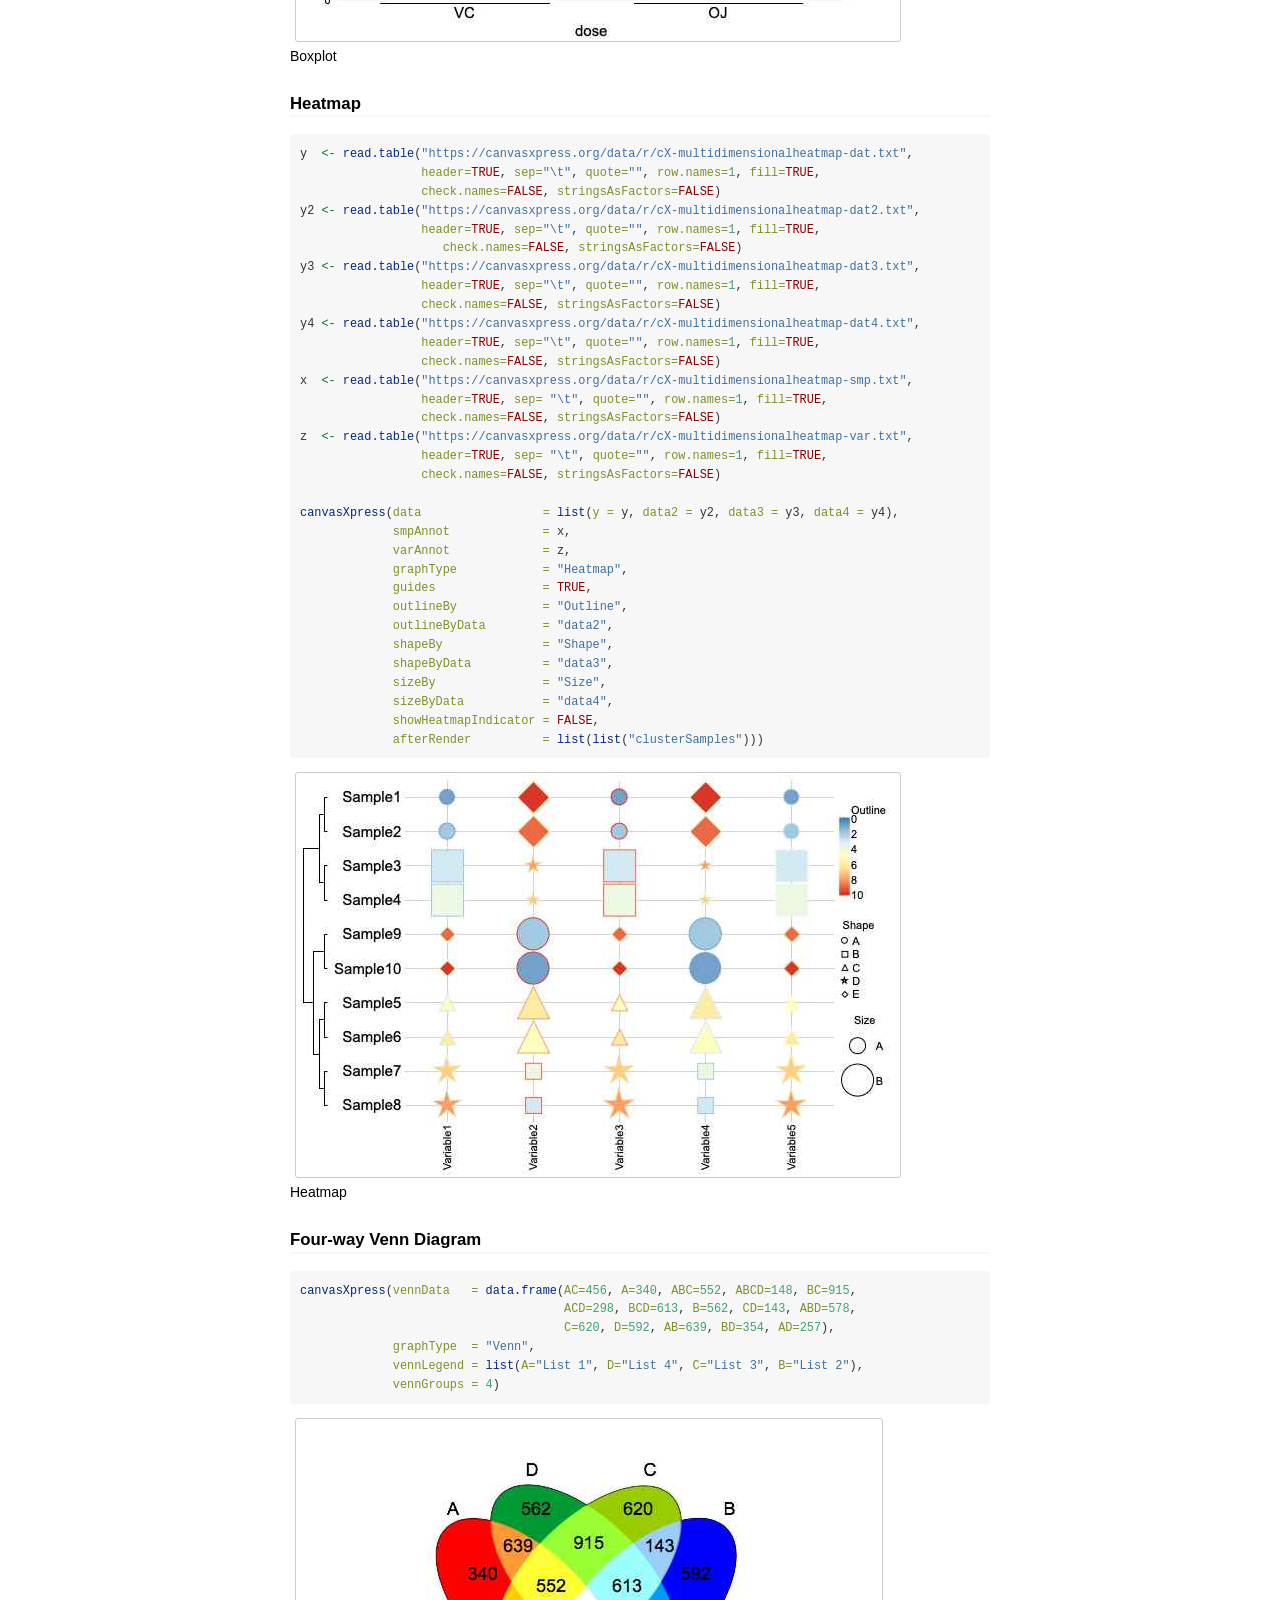
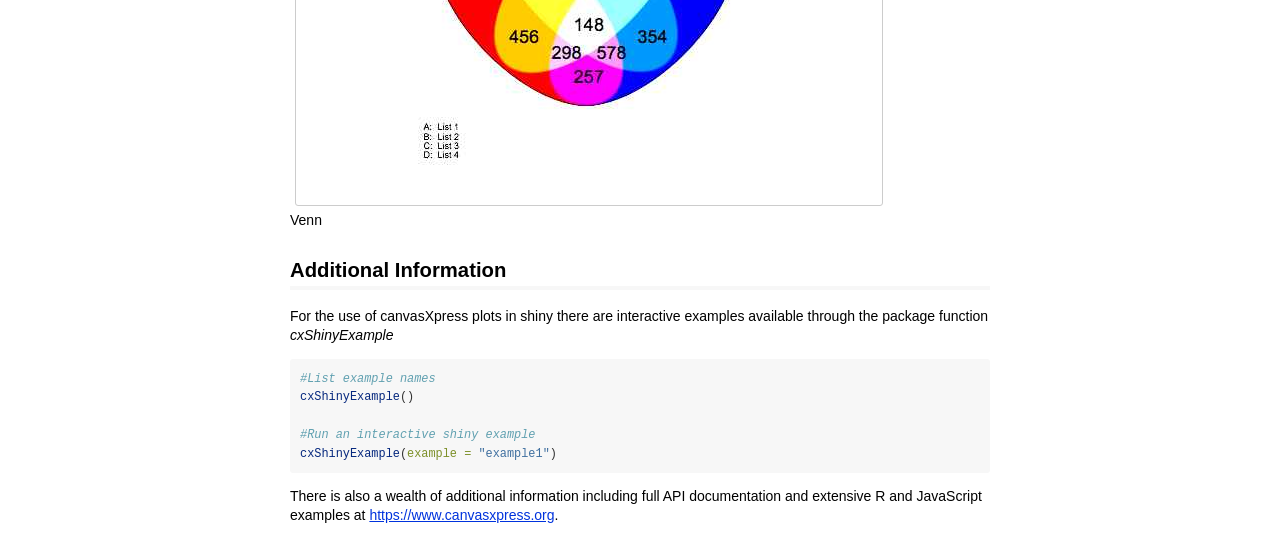
==== commit c2506d73: "Updated by r-hub/update-repo-from-url" ====
--- a/inst/doc/getting_started.html
+++ b/inst/doc/getting_started.html
@@ -12,7 +12,7 @@
 
 <meta name="author" content="Isaac Neuhaus" />
 
-<meta name="date" content="2026-09-24" />
+<meta name="date" content="2026-10-29" />
 
 <title>Getting Started with canvasXpress in R</title>
 
@@ -341,7 +341,7 @@
 
 <h1 class="title toc-ignore">Getting Started with canvasXpress in R</h1>
 <h4 class="author">Isaac Neuhaus</h4>
-<h4 class="date">2026-09-24</h4>
+<h4 class="date">2026-10-29</h4>
 
 
 <div id="TOC">
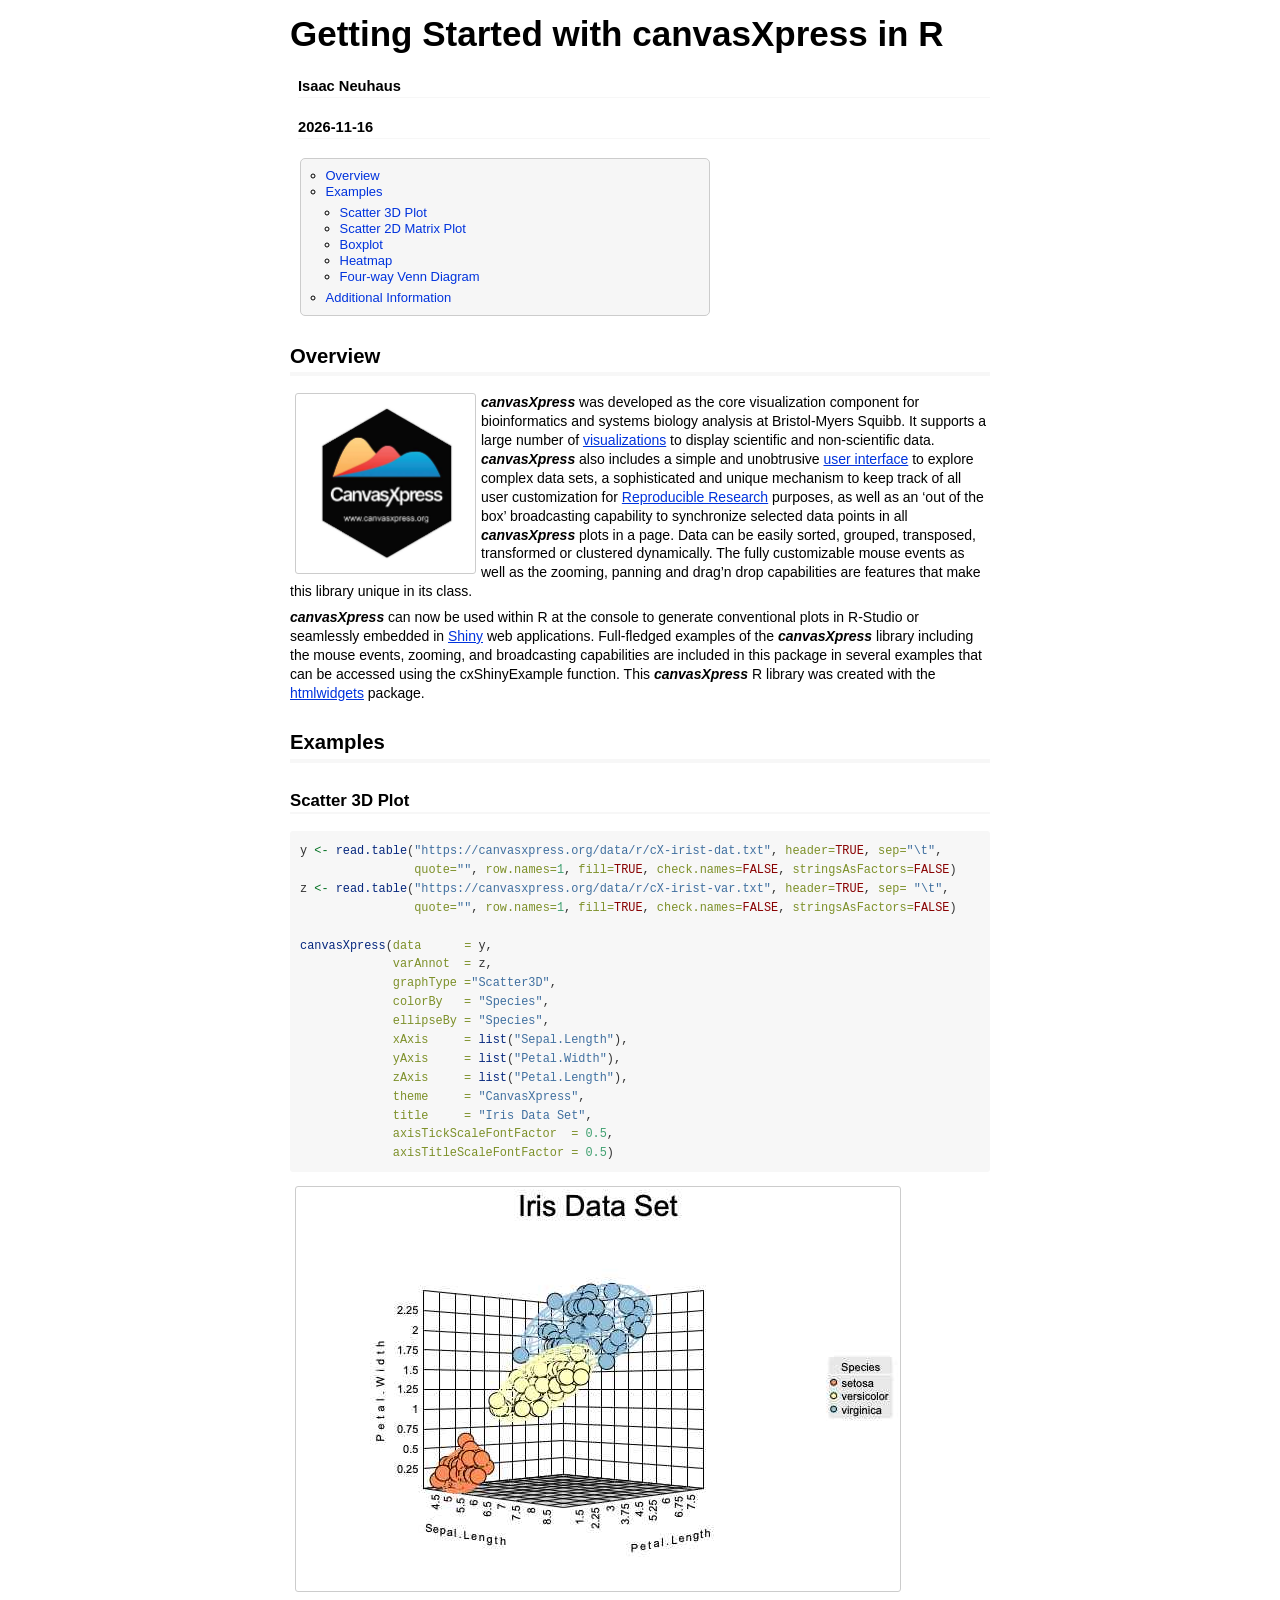
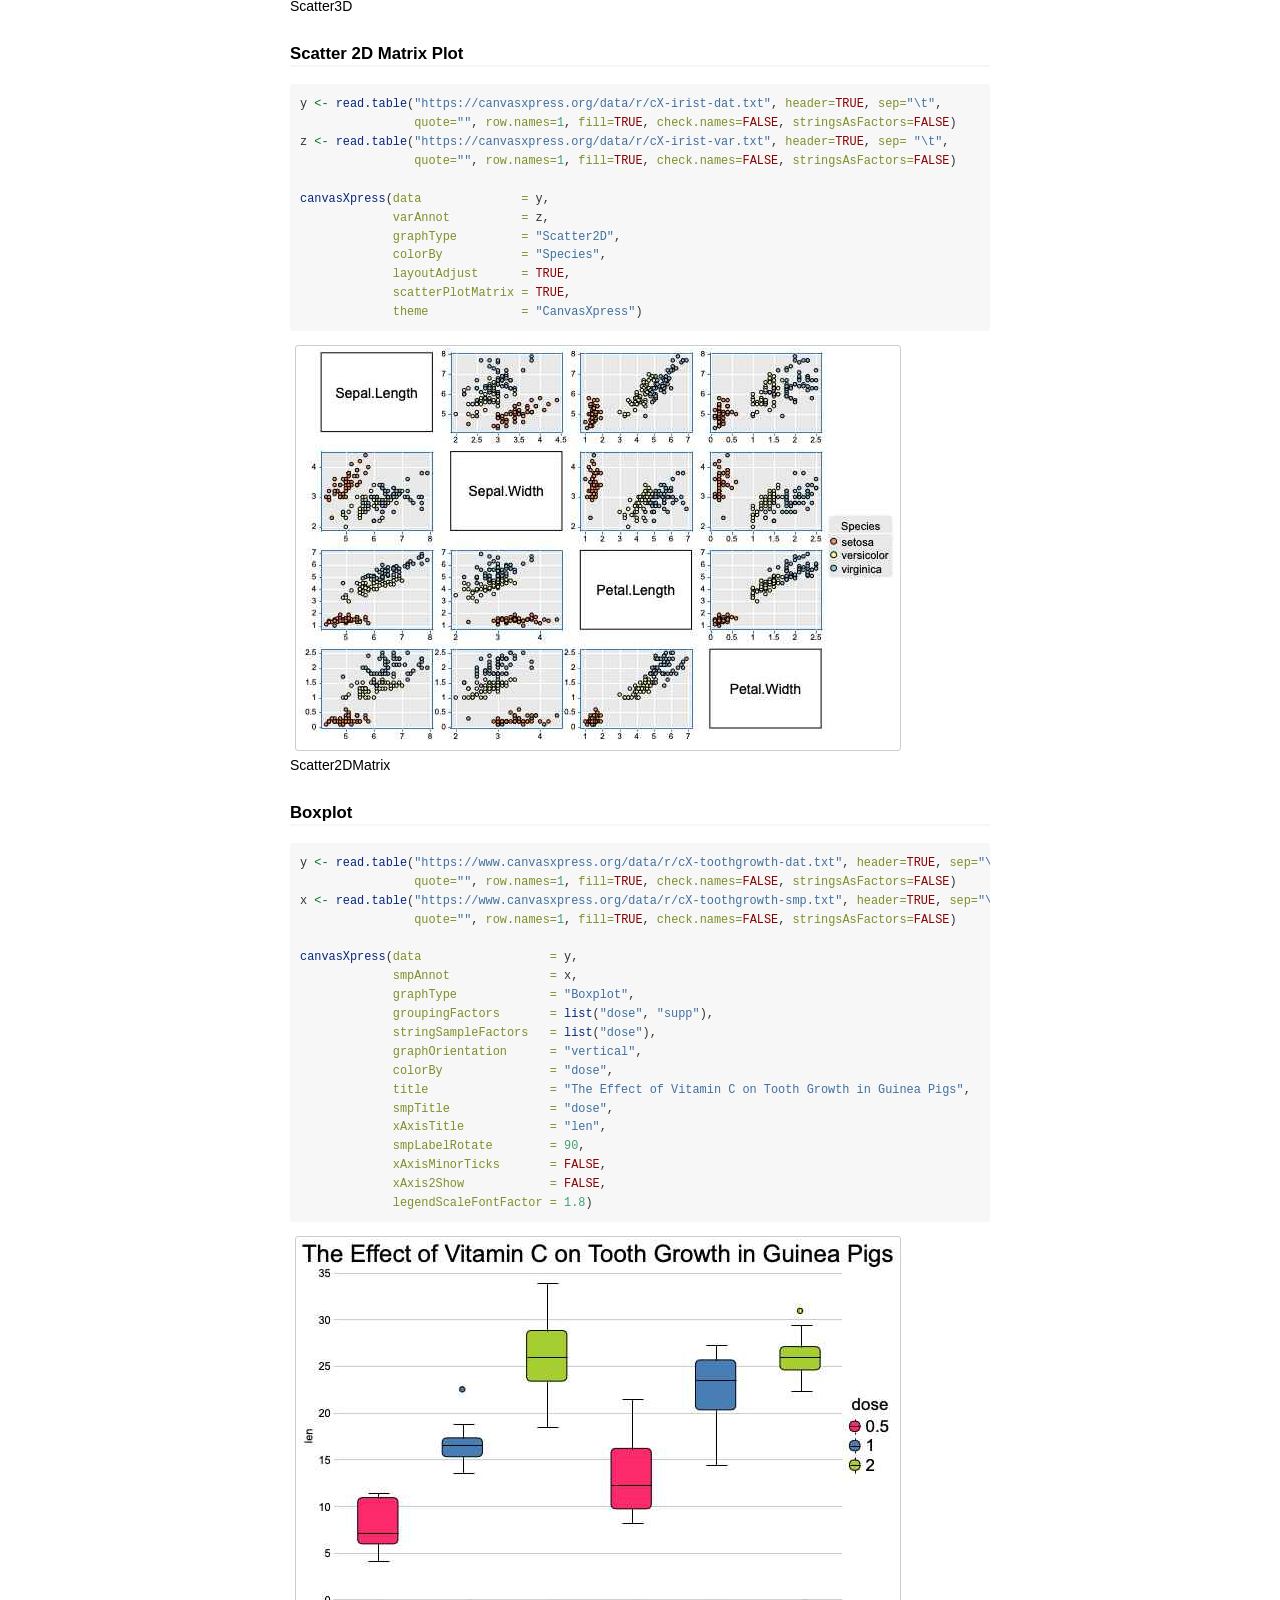
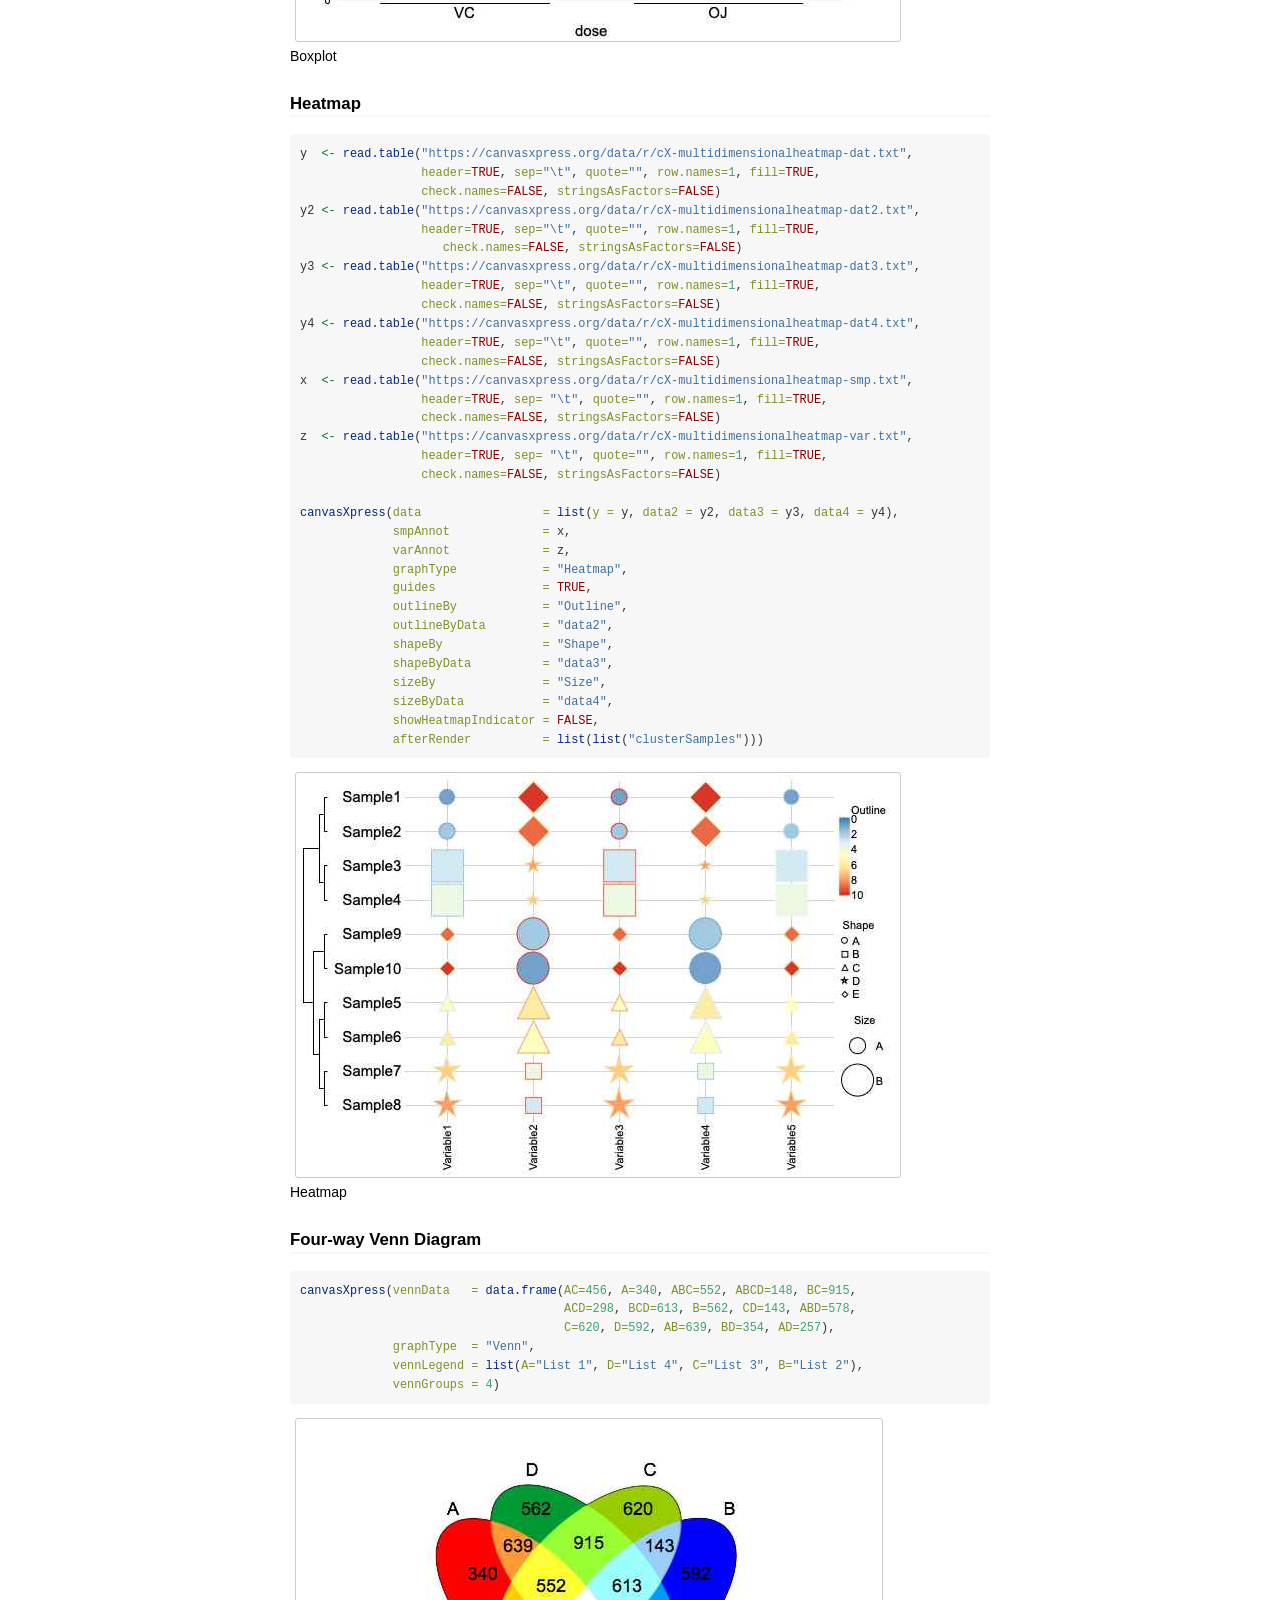
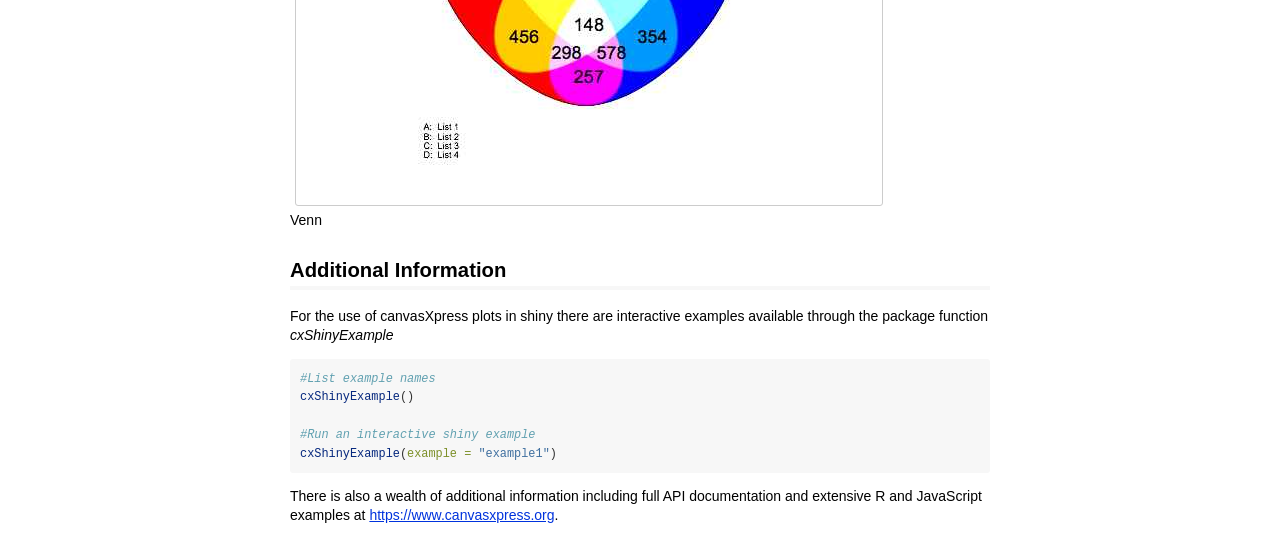
==== commit 457849af: "Updated by r-hub/update-repo-from-url" ====
--- a/inst/doc/getting_started.html
+++ b/inst/doc/getting_started.html
@@ -12,7 +12,7 @@
 
 <meta name="author" content="Isaac Neuhaus" />
 
-<meta name="date" content="2026-10-29" />
+<meta name="date" content="2026-11-16" />
 
 <title>Getting Started with canvasXpress in R</title>
 
@@ -341,7 +341,7 @@
 
 <h1 class="title toc-ignore">Getting Started with canvasXpress in R</h1>
 <h4 class="author">Isaac Neuhaus</h4>
-<h4 class="date">2026-10-29</h4>
+<h4 class="date">2026-11-16</h4>
 
 
 <div id="TOC">
